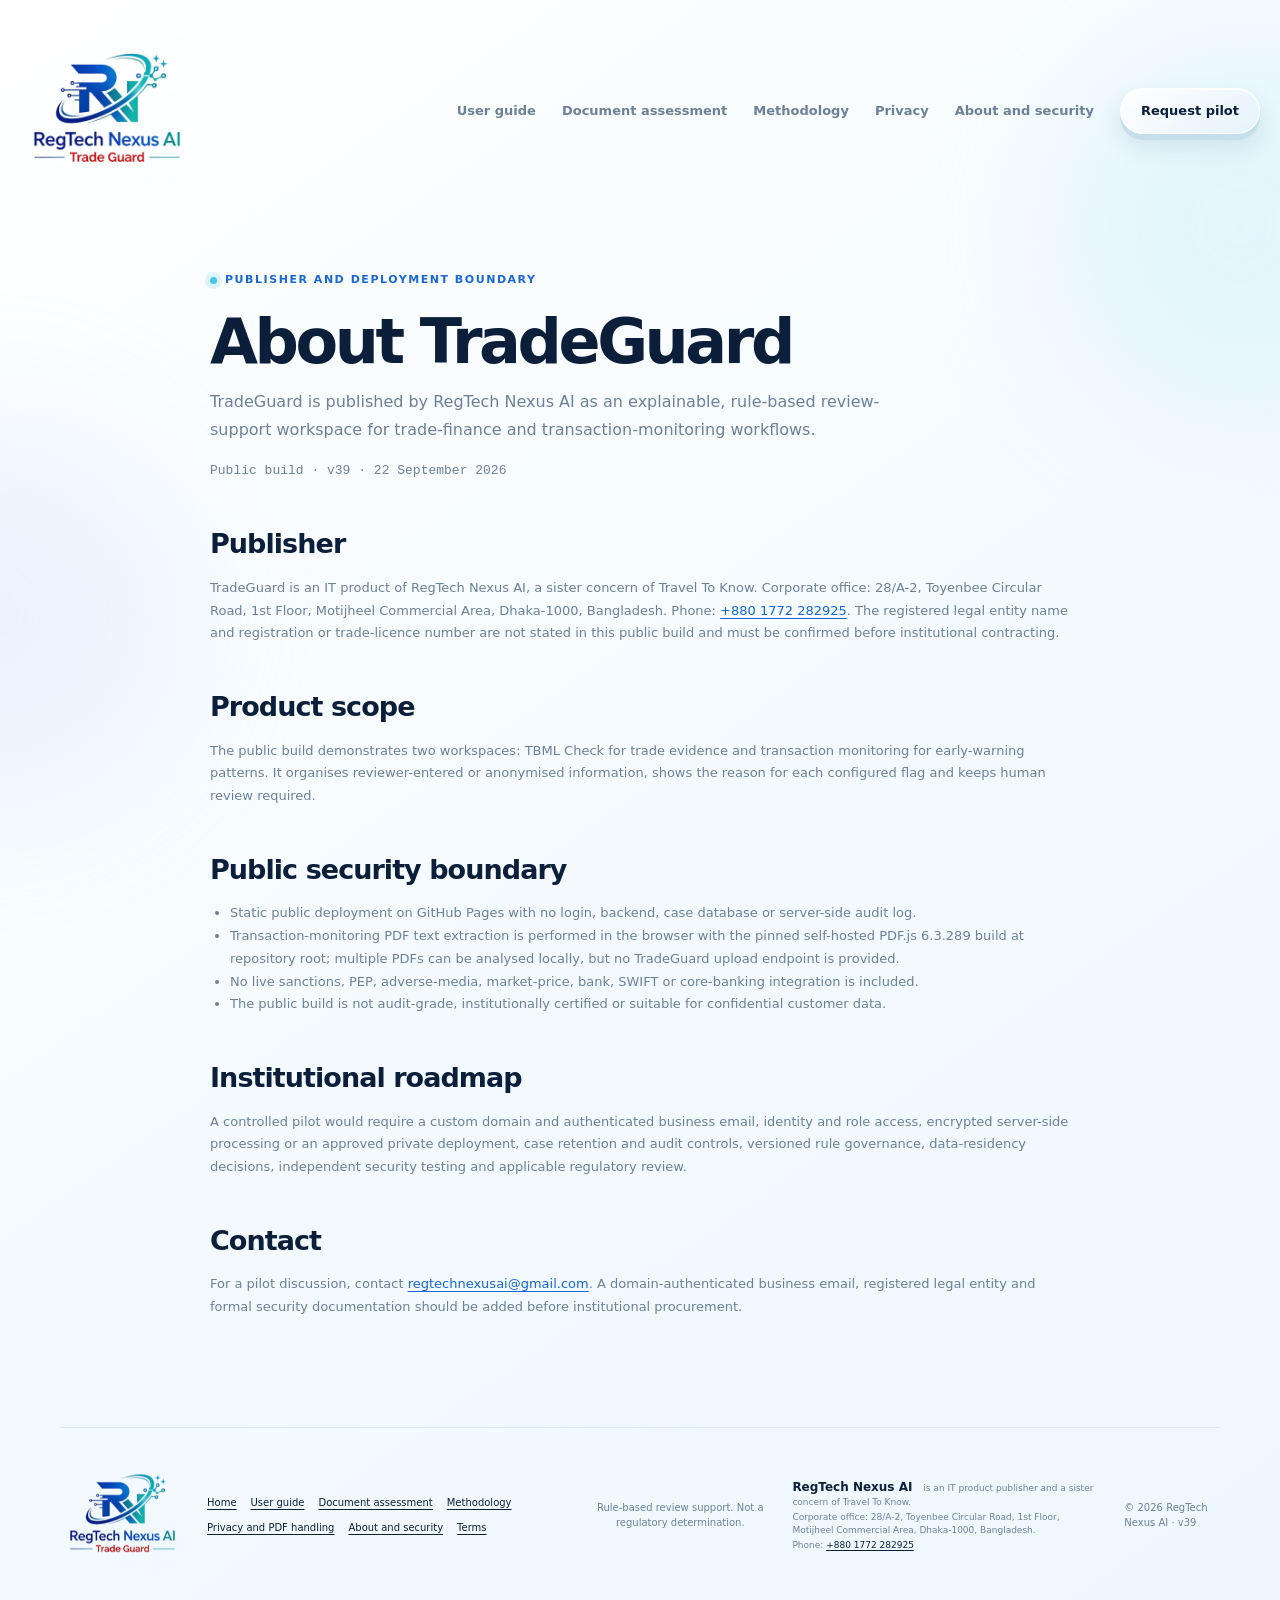
==== about.html @ 2831706a "Bump site assets to v39 after report and workspace fixes" ====
<!doctype html>
<html lang="en">
  <head>
    <meta charset="UTF-8" />
    <meta name="viewport" content="width=device-width, initial-scale=1.0" />
    <meta name="description" content="TradeGuard publisher, product scope and public security boundary." />
    <link rel="canonical" href="https://regtechnexusai.github.io/tradeguard/about.html" />
    <link rel="icon" type="image/png" href="./regtech-nexus-ai-logo.png" />
    <meta property="og:title" content="About and Security Boundary | TradeGuard" />
    <meta property="og:description" content="TradeGuard publisher, product scope and public security boundary." />
    <meta property="og:type" content="website" />
    <meta property="og:url" content="https://regtechnexusai.github.io/tradeguard/about.html" />
    <meta property="og:image" content="https://regtechnexusai.github.io/tradeguard/regtech-nexus-ai-logo.png" />
    <meta property="og:image:alt" content="RegTech Nexus AI — TradeGuard" />
    <meta name="twitter:card" content="summary" />
    <meta name="twitter:title" content="About and Security Boundary | TradeGuard" />
    <meta name="twitter:description" content="TradeGuard publisher, product scope and public security boundary." />
    <meta name="twitter:image" content="https://regtechnexusai.github.io/tradeguard/regtech-nexus-ai-logo.png" />
    <meta http-equiv="Content-Security-Policy" content="default-src 'self'; base-uri 'self'; object-src 'none'; frame-ancestors 'none'; img-src 'self' data:; style-src 'self' https://fonts.googleapis.com; font-src https://fonts.gstatic.com; script-src 'self'; connect-src 'self'; worker-src 'self' blob:; form-action 'self' mailto:;" />
    <title>About and Security Boundary | TradeGuard</title>
    <link rel="stylesheet" href="./style.css?v=39" />
  </head>
  <body>
    <div class="ambient ambient-one" aria-hidden="true"></div>
    <div class="ambient ambient-two" aria-hidden="true"></div>

    <header class="site-header">
      <a class="brand brand-image" href="./index.html#top" aria-label="TradeGuard home">
        <img class="brand-logo" src="./regtech-nexus-ai-logo.png" alt="RegTech Nexus AI — TradeGuard" />
      </a>
      <nav class="nav-links" aria-label="Page navigation">
        <a href="./guide.html">User guide</a>
        <a href="./document-assessment.html">Document assessment</a>
        <a href="./methodology.html">Methodology</a>
        <a href="./privacy.html">Privacy</a>
        <a href="./about.html">About and security</a>
        <a class="nav-cta" href="./index.html#pilot">Request pilot</a>
      </nav>
    </header>

    <main class="section-shell info-page">
      <div class="eyebrow"><span class="pulse-dot"></span> Publisher and deployment boundary</div>
      <h1>About TradeGuard</h1>
      <p class="info-lead">TradeGuard is published by RegTech Nexus AI as an explainable, rule-based review-support workspace for trade-finance and transaction-monitoring workflows.</p>
      <p class="info-meta" data-build-version data-build-label="Public build">Public build</p>

      <h2>Publisher</h2>
      <p>TradeGuard is an IT product of RegTech Nexus AI, a sister concern of Travel To Know. Corporate office: 28/A-2, Toyenbee Circular Road, 1st Floor, Motijheel Commercial Area, Dhaka-1000, Bangladesh. Phone: <a href="tel:+8801772282925">+880 1772 282925</a>. The registered legal entity name and registration or trade-licence number are not stated in this public build and must be confirmed before institutional contracting.</p>

      <h2>Product scope</h2>
      <p>The public build demonstrates two workspaces: TBML Check for trade evidence and transaction monitoring for early-warning patterns. It organises reviewer-entered or anonymised information, shows the reason for each configured flag and keeps human review required.</p>

      <h2>Public security boundary</h2>
      <ul>
        <li>Static public deployment on GitHub Pages with no login, backend, case database or server-side audit log.</li>
        <li>Transaction-monitoring PDF text extraction is performed in the browser with the pinned self-hosted PDF.js 6.3.289 build at repository root; multiple PDFs can be analysed locally, but no TradeGuard upload endpoint is provided.</li>
        <li>No live sanctions, PEP, adverse-media, market-price, bank, SWIFT or core-banking integration is included.</li>
        <li>The public build is not audit-grade, institutionally certified or suitable for confidential customer data.</li>
      </ul>

      <h2>Institutional roadmap</h2>
      <p>A controlled pilot would require a custom domain and authenticated business email, identity and role access, encrypted server-side processing or an approved private deployment, case retention and audit controls, versioned rule governance, data-residency decisions, independent security testing and applicable regulatory review.</p>

      <h2>Contact</h2>
      <p>For a pilot discussion, contact <a href="mailto:regtechnexusai@gmail.com">regtechnexusai@gmail.com</a>. A domain-authenticated business email, registered legal entity and formal security documentation should be added before institutional procurement.</p>
    </main>

    <footer class="site-footer section-shell">
      <div class="footer-brand"><img class="footer-logo" src="./regtech-nexus-ai-logo.png" alt="RegTech Nexus AI — TradeGuard" /></div>
      <nav class="footer-links" aria-label="Legal and product information">
        <a href="./index.html">Home</a>
        <a href="./guide.html">User guide</a>
        <a href="./document-assessment.html">Document assessment</a>
        <a href="./methodology.html">Methodology</a>
        <a href="./privacy.html">Privacy and PDF handling</a>
        <a href="./about.html">About and security</a>
        <a href="./terms.html">Terms</a>
      </nav>
      <p>Rule-based review support. Not a regulatory determination.</p>
      <div class="footer-company-details">
        <p><strong>RegTech Nexus AI</strong> is an IT product publisher and a sister concern of Travel To Know.</p>
        <p>Corporate office: 28/A-2, Toyenbee Circular Road, 1st Floor, Motijheel Commercial Area, Dhaka-1000, Bangladesh.</p>
        <p>Phone: <a href="tel:+8801772282925">+880 1772 282925</a></p>
      </div>
      <span data-build-version data-build-format="footer">© 2026 RegTech Nexus AI · v39</span>
    </footer>
    <script type="module" src="./site-version.js?v=39"></script>
  </body>
</html>
---- style.css ----
:root {
  --navy: #0b1f3a;
  --navy-soft: #183457;
  --blue: #1967d2;
  --cyan: #49c6e5;
  --ice: #eef8ff;
  --ice-2: #f7fbff;
  --line: #d9e7f2;
  --text: #18304d;
  --muted: #6c8197;
  --white: #ffffff;
  --green: #14866b;
  --amber: #b56a0c;
  --red: #c33f48;
  --shadow: 0 24px 70px rgba(23, 60, 104, 0.12);
  --radius: 22px;
}

* { box-sizing: border-box; }

html { scroll-behavior: smooth; }

body {
  margin: 0;
  min-width: 320px;
  color: var(--text);
  background: linear-gradient(145deg, #ffffff 0%, #f3faff 55%, #eef7ff 100%);
  font-family: Inter, ui-sans-serif, system-ui, -apple-system, BlinkMacSystemFont, "Segoe UI", sans-serif;
  line-height: 1.5;
}

body::selection { background: #bfe9f6; color: var(--navy); }

a { color: inherit; text-decoration: none; }
button, input, select { font: inherit; }
button { cursor: pointer; }

.ambient {
  position: fixed;
  z-index: -1;
  width: 360px;
  height: 360px;
  border-radius: 50%;
  filter: blur(70px);
  opacity: .42;
  pointer-events: none;
}

.ambient-one { top: 5%; right: -140px; background: #c5eff7; }
.ambient-two { top: 48%; left: -190px; background: #d9e4ff; }

.section-shell { width: min(1160px, calc(100% - 40px)); margin: 0 auto; }
.international-banner { display: flex; align-items: center; gap: 16px; margin-top: 18px; padding: 12px 16px; border: 1px solid #cfe4ef; border-radius: 12px; color: var(--navy); background: linear-gradient(100deg, rgba(255,255,255,.92), rgba(232,248,253,.78)); box-shadow: 0 8px 22px rgba(31,75,114,.07); }
.international-banner-label { flex: 0 0 auto; color: #176aa7; font-size: 9px; font-weight: 850; letter-spacing: .14em; }
.international-banner p { margin: 0; color: var(--muted); font-size: 11px; line-height: 1.55; }

.site-header {
  display: flex;
  align-items: center;
  justify-content: space-between;
  width: min(1240px, calc(100% - 40px));
  margin: 0 auto;
  padding: 24px 0;
}

.site-header-home { padding-top: 22px; padding-bottom: 12px; }
.site-header-home .nav-links { gap: 0; }

.brand { display: inline-flex; align-items: center; gap: 11px; }
.brand-image { min-width: 0; }
.brand-logo { display: block; width: 174px; max-width: 48vw; height: auto; object-fit: contain; background: transparent; mix-blend-mode: multiply; }
.brand-mark {
  display: grid;
  width: 38px;
  height: 38px;
  place-items: center;
  border: 1px solid rgba(25, 103, 210, .24);
  border-radius: 12px;
  color: #fff;
  background: linear-gradient(145deg, var(--navy), var(--blue));
  box-shadow: 0 10px 22px rgba(25, 103, 210, .2);
  font-size: 11px;
  font-weight: 800;
  letter-spacing: .08em;
}

.brand strong, .brand small { display: block; }
.brand strong { color: var(--navy); font-size: 13px; letter-spacing: .01em; }
.brand small { margin-top: 2px; color: var(--muted); font-size: 10px; }
.nav-links { display: flex; align-items: center; gap: 26px; color: var(--muted); font-size: 13px; font-weight: 650; }
.nav-links a { transition: color .2s ease; }
.nav-links a:hover { color: var(--blue); }
.nav-cta { display: inline-flex; align-items: center; min-height: 46px; padding: 0 20px; border: 1px solid rgba(255,255,255,.95); border-radius: 999px; color: var(--navy) !important; background: linear-gradient(145deg, #ffffff, #e5f2fb); box-shadow: inset 0 1px 0 rgba(255,255,255,.95), 0 6px 0 #c6ddea, 0 12px 24px rgba(31,75,114,.12); transition: transform .18s ease, box-shadow .18s ease; }
.nav-cta:hover { transform: translateY(-2px); box-shadow: inset 0 1px 0 rgba(255,255,255,.95), 0 8px 0 #c6ddea, 0 16px 28px rgba(31,75,114,.16); }

.hero { display: grid; grid-template-columns: 1fr .88fr; gap: 70px; align-items: center; min-height: 610px; padding: 54px 0 58px; }
.home-hero { padding-top: 42px; }
.eyebrow { display: inline-flex; align-items: center; gap: 8px; color: var(--blue); font-size: 11px; font-weight: 800; letter-spacing: .14em; text-transform: uppercase; }
.pulse-dot { width: 7px; height: 7px; border-radius: 50%; background: var(--cyan); box-shadow: 0 0 0 5px rgba(73,198,229,.16); }
h1, h2, h3, p { margin-top: 0; }
h1 { max-width: 650px; margin: 20px 0 20px; color: var(--navy); font-size: clamp(39px, 5.3vw, 70px); font-weight: 780; letter-spacing: -.055em; line-height: 1.01; }
.hero-lead { max-width: 560px; color: var(--muted); font-size: 17px; line-height: 1.75; }
.international-note { max-width: 600px; margin: 22px 0 0; padding: 13px 14px; border-left: 4px solid var(--cyan); color: var(--muted); background: rgba(255,255,255,.56); font-size: 11px; line-height: 1.6; }
.international-note strong { color: var(--navy); }
.hero-actions { display: flex; flex-wrap: wrap; gap: 12px; margin-top: 30px; }
.workspace-entry-actions { display: grid; grid-template-columns: repeat(2, minmax(0, 1fr)); }
.workspace-entry-actions { gap: 14px; margin-top: 25px; }
.workspace-entry-actions .button { min-width: 0; min-height: 64px; padding-right: 16px; padding-left: 16px; border-radius: 18px; }
.button { position: relative; display: inline-flex; align-items: center; justify-content: center; gap: 14px; min-height: 48px; padding: 0 18px; overflow: hidden; border: 1px solid rgba(255,255,255,.34); border-radius: 12px; font-size: 13px; font-weight: 750; transform: translateY(0); box-shadow: inset 0 1px 0 rgba(255,255,255,.32), 0 6px 0 rgba(9,37,72,.36), 0 15px 28px rgba(11,31,58,.16); transition: transform .18s ease, box-shadow .18s ease, filter .18s ease; }
.button::before { position: absolute; top: 0; right: 8%; left: 8%; height: 42%; border-radius: 0 0 50% 50%; background: linear-gradient(180deg, rgba(255,255,255,.28), rgba(255,255,255,0)); content: ""; pointer-events: none; }
.button > * { position: relative; z-index: 1; }
.button-icon { display: inline-grid; width: 27px; height: 27px; place-items: center; border: 1px solid currentColor; border-radius: 50%; font-size: 15px; line-height: 1; }
.button:hover { transform: translateY(-3px); filter: saturate(1.08); box-shadow: inset 0 1px 0 rgba(255,255,255,.38), 0 9px 0 rgba(9,37,72,.36), 0 21px 34px rgba(11,31,58,.22); }
.button:active { transform: translateY(3px); box-shadow: inset 0 1px 0 rgba(255,255,255,.24), 0 2px 0 rgba(9,37,72,.36), 0 8px 16px rgba(11,31,58,.15); }
.button-primary { color: #fff; background: linear-gradient(145deg, #1c66aa 0%, var(--navy) 52%, #092b57 100%); }
.button-quiet { border-color: #d4e6f1; color: var(--navy); background: linear-gradient(145deg, #ffffff, #eaf5fb); box-shadow: inset 0 1px 0 rgba(255,255,255,.98), 0 6px 0 #c6ddea, 0 15px 28px rgba(31,75,114,.12); }
.button-light { border-color: rgba(255,255,255,.9); color: var(--navy); background: linear-gradient(145deg, #ffffff, #d9f3fa); box-shadow: inset 0 1px 0 rgba(255,255,255,.98), 0 6px 0 #9ac7dc, 0 15px 28px rgba(3,28,62,.16); }
.button-full { width: 100%; }
.hero-proof { display: flex; flex-wrap: wrap; gap: 18px; margin-top: 29px; color: var(--muted); font-size: 11px; font-weight: 700; }
.hero-proof span::before { content: "✓"; margin-right: 5px; color: var(--green); }

.hero-visual { position: relative; min-height: 470px; display: grid; place-items: center; }
.visual-orbit { position: absolute; border: 1px solid rgba(25,103,210,.13); border-radius: 50%; transform: rotate(-19deg); }
.orbit-large { width: 420px; height: 260px; }
.orbit-small { width: 310px; height: 180px; transform: rotate(31deg); border-color: rgba(73,198,229,.21); }
.visual-card { position: relative; border: 1px solid rgba(255,255,255,.76); border-radius: 20px; background: rgba(255,255,255,.82); box-shadow: var(--shadow); backdrop-filter: blur(18px); }
.visual-card-main { width: min(330px, 84%); padding: 25px; z-index: 2; }
.visual-card-top, .visual-meta { display: flex; align-items: center; justify-content: space-between; gap: 12px; }
.mini-label, .panel-kicker { color: var(--muted); font-size: 9px; font-weight: 800; letter-spacing: .15em; }
.status-pill { display: inline-flex; align-items: center; justify-content: center; min-width: 68px; padding: 6px 10px; border-radius: 999px; font-size: 10px; font-weight: 850; letter-spacing: .1em; }
.status-low { color: var(--green); background: #dff7ef; }
.status-medium { color: var(--amber); background: #fff0d7; }
.status-high { color: #a35300; background: #ffe4bf; }
.status-critical { color: var(--red); background: #ffe0e3; }
.status-pending-evidence { color: var(--case-red, #8c1f28); background: #f9e4e4; }
.status-provisional { border-style: dashed; }
.status-not-ready { color: #8f3940; background: #ffe8ea; }
.visual-score { margin-top: 22px; color: var(--navy); font-size: 56px; font-weight: 800; letter-spacing: -.08em; line-height: 1; }
.visual-score span { margin-left: 4px; color: var(--muted); font-size: 15px; font-weight: 650; letter-spacing: 0; }
.visual-card-main p { margin: 8px 0 18px; color: var(--muted); font-size: 12px; }
.signal-line { overflow: hidden; height: 8px; margin-bottom: 20px; border-radius: 9px; background: #e7f0f7; }
.signal-line span { display: block; height: 100%; border-radius: inherit; background: linear-gradient(90deg, #49c6e5, #e4a13d); }
.visual-meta { padding: 8px 0; border-top: 1px solid #e5edf4; color: var(--muted); font-size: 11px; }
.visual-meta strong { color: var(--navy); }
.visual-card-float { position: absolute; right: 4%; bottom: 48px; z-index: 3; width: 190px; padding: 16px; }
.visual-card-float strong { display: block; margin: 8px 0; color: var(--navy); font-size: 13px; }
.float-check { color: var(--green); font-size: 10px; font-weight: 700; }

.trust-strip { display: grid; grid-template-columns: repeat(3, 1fr); gap: 1px; overflow: hidden; border: 1px solid var(--line); border-radius: 18px; background: var(--line); box-shadow: 0 15px 40px rgba(31,75,114,.06); }
.trust-strip > div { display: grid; grid-template-columns: auto 1fr; column-gap: 12px; padding: 19px 22px; background: rgba(255,255,255,.74); }
.trust-icon { grid-row: span 2; display: grid; width: 29px; height: 29px; place-items: center; border-radius: 9px; color: var(--blue); background: #e9f5ff; font-size: 9px; font-weight: 850; }
.trust-strip strong { color: var(--navy); font-size: 12px; }
.trust-strip small { color: var(--muted); font-size: 10px; }

.section-block { padding: 112px 0 0; }
.section-heading { display: flex; align-items: end; justify-content: space-between; gap: 30px; margin-bottom: 30px; }
.section-heading h2 { margin: 10px 0 0; color: var(--navy); font-size: clamp(28px, 4vw, 43px); letter-spacing: -.045em; line-height: 1.1; }
.section-heading > p { max-width: 360px; margin-bottom: 3px; color: var(--muted); font-size: 13px; line-height: 1.7; }
.compact-heading { align-items: start; }

.workspace-grid { display: grid; grid-template-columns: minmax(0, 1.08fr) minmax(0, .92fr); gap: 20px; align-items: start; }
.panel { border: 1px solid var(--line); border-radius: var(--radius); background: rgba(255,255,255,.86); box-shadow: 0 16px 50px rgba(30,73,111,.08); }
.form-panel, .report-panel { padding: 26px; }
.panel-heading { display: flex; align-items: start; justify-content: space-between; gap: 20px; margin-bottom: 24px; }
.panel-heading h3 { margin: 6px 0 0; color: var(--navy); font-size: 19px; letter-spacing: -.02em; }
.form-intro { max-width: 430px; margin: 7px 0 0; color: var(--muted); font-size: 10px; line-height: 1.5; }
.panel-actions { display: flex; flex-wrap: wrap; justify-content: flex-end; gap: 13px; }
.text-button { display: inline-flex; align-items: center; justify-content: center; min-height: 32px; padding: 7px 11px; border: 1px solid #c9dfec; border-radius: 9px; color: var(--blue); background: linear-gradient(145deg, #ffffff, #eaf6fb); box-shadow: inset 0 1px 0 rgba(255,255,255,.95), 0 3px 0 #c6ddea, 0 7px 14px rgba(31,75,114,.09); font-size: 11px; font-weight: 750; transition: transform .18s ease, box-shadow .18s ease; }
.text-button:hover { transform: translateY(-2px); box-shadow: inset 0 1px 0 rgba(255,255,255,.95), 0 5px 0 #c6ddea, 0 10px 17px rgba(31,75,114,.13); }
.text-button:active { transform: translateY(2px); box-shadow: inset 0 1px 0 rgba(255,255,255,.95), 0 1px 0 #c6ddea, 0 4px 10px rgba(31,75,114,.09); }
.text-button:disabled { cursor: not-allowed; opacity: .42; }
.form-grid { display: grid; grid-template-columns: repeat(2, 1fr); gap: 15px; }
.field { display: grid; gap: 7px; }
.field-wide { grid-column: 1 / -1; }
.field em { color: var(--muted); font-size: 9px; font-style: normal; font-weight: 600; }
.field > span { color: var(--muted); font-size: 11px; font-weight: 700; }
.field input, .field select, .pilot-form input, .pilot-form select { width: 100%; height: 43px; padding: 0 12px; border: 1px solid #d6e4ef; border-radius: 10px; outline: 0; color: var(--navy); background: #fbfdff; font-size: 12px; transition: border-color .2s ease, box-shadow .2s ease; }
.field textarea { width: 100%; min-height: 72px; padding: 11px 12px; border: 1px solid #d6e4ef; border-radius: 10px; outline: 0; resize: vertical; color: var(--navy); background: #fbfdff; font-size: 12px; line-height: 1.45; transition: border-color .2s ease, box-shadow .2s ease; }
.field input:focus, .field select:focus, .pilot-form input:focus, .pilot-form select:focus { border-color: #6ebce2; box-shadow: 0 0 0 4px rgba(73,198,229,.12); }
.field textarea:focus { border-color: #6ebce2; box-shadow: 0 0 0 4px rgba(73,198,229,.12); }
.derived-field input[readonly] { color: var(--navy); background: #eef8ff; }
.unit-profile-note { color: var(--muted); font-size: 9px; line-height: 1.45; }
.field.has-error > input, .field.has-error > select, .field.has-error > textarea, .field.has-error .input-invalid { border-color: var(--red) !important; box-shadow: 0 0 0 3px rgba(195,63,72,.12) !important; }
.field-error { color: var(--red); font-size: 10px; font-weight: 750; line-height: 1.35; }
.optional-section { overflow: hidden; border: 1px solid #dfeaf3; border-radius: 13px; background: #fbfdff; }
.optional-section summary { padding: 13px 14px; color: var(--navy); cursor: pointer; font-size: 11px; font-weight: 800; list-style-position: inside; }
.optional-section summary::marker { color: var(--blue); }
.optional-grid { display: grid; grid-template-columns: repeat(2, minmax(0, 1fr)); gap: 13px; padding: 0 14px 15px; }
.optional-note { margin: 0; padding: 0 14px 12px; color: var(--muted); font-size: 10px; line-height: 1.45; }
.tbml-indicator-grid { display: grid; grid-template-columns: repeat(2, minmax(0, 1fr)); gap: 9px; padding: 0 14px 14px; }
.tbml-metadata-grid { padding-top: 13px; border-top: 1px solid #e7eef5; }
.check-section-note { padding: 0; }
.check-section { margin: 22px 0; padding-top: 20px; border-top: 1px solid #e7eef5; }
.check-section-title { margin-bottom: 12px; color: var(--navy); font-size: 11px; font-weight: 800; }
.check-grid { display: grid; grid-template-columns: repeat(2, 1fr); gap: 9px; }
.check-card { display: flex; align-items: start; gap: 9px; min-height: 61px; padding: 11px; border: 1px solid #e1edf5; border-radius: 12px; background: #fbfdff; cursor: pointer; }
.check-card:hover { border-color: #a7d3e8; background: #f7fcff; }
.check-card input { margin-top: 3px; accent-color: var(--blue); }
.check-card strong, .check-card small { display: block; }
.check-card strong { color: var(--navy); font-size: 11px; }
.check-card small { margin-top: 2px; color: var(--muted); font-size: 9px; line-height: 1.35; }
.form-message { min-height: 20px; margin: 5px 0 10px; color: var(--red); font-size: 11px; }

.report-panel { min-height: 570px; }
.empty-report { display: grid; min-height: 438px; place-items: center; align-content: center; padding: 30px; text-align: center; }
.empty-icon { display: grid; width: 55px; height: 55px; place-items: center; margin-bottom: 16px; border-radius: 18px; color: var(--blue); background: #e9f5ff; font-size: 25px; }
.empty-report h3 { margin-bottom: 8px; color: var(--navy); font-size: 17px; }
.empty-report p { max-width: 240px; margin: 0; color: var(--muted); font-size: 12px; }
.report-overview { display: flex; align-items: center; justify-content: space-between; gap: 20px; padding: 18px; border-radius: 16px; background: linear-gradient(135deg, #f0f9ff, #f9fcff); }
.report-score { margin: 9px 0 8px; color: var(--navy); font-size: 52px; font-weight: 800; letter-spacing: -.08em; line-height: .95; }
.report-score small { margin-left: 3px; color: var(--muted); font-size: 13px; letter-spacing: 0; }
.report-score.score-withheld { color: var(--red); font-size: 44px; letter-spacing: -.04em; }
.report-score.score-withheld small { color: var(--red); font-size: 10px; font-weight: 800; letter-spacing: .04em; text-transform: uppercase; }
.report-score.score-indicative { color: var(--amber); }
.report-score.score-indicative small { color: var(--amber); font-size: 10px; font-weight: 800; letter-spacing: .04em; text-transform: uppercase; }
.report-score.score-no-signal { color: var(--muted); font-size: 44px; letter-spacing: -.04em; }
.report-score.score-no-signal small { color: var(--muted); font-size: 10px; font-weight: 800; letter-spacing: .04em; text-transform: uppercase; }
.status-no-signal { color: var(--blue); background: #e9f5ff; }
.report-gauge { overflow: hidden; width: 125px; height: 125px; border: 9px solid #dcecf6; border-radius: 50%; background: conic-gradient(var(--blue) 0deg, #dcecf6 0deg); transform: rotate(-45deg); }
.report-gauge span { display: block; width: 100%; height: 100%; border-radius: 50%; background: #f9fcff; }
.report-summary { margin: 20px 0; color: var(--muted); font-size: 12px; line-height: 1.7; }
.report-meta-grid { display: grid; grid-template-columns: repeat(3, minmax(0, 1fr)); gap: 8px; margin: 14px 0; }
.report-meta-item { min-width: 0; padding: 10px; border: 1px solid #dceaf3; border-radius: 11px; background: #f8fcff; }
.report-meta-item span, .report-detail-grid span { display: block; color: var(--muted); font-size: 8px; font-weight: 850; letter-spacing: .1em; text-transform: uppercase; }
.report-meta-item strong { display: block; margin-top: 4px; overflow-wrap: anywhere; color: var(--navy); font-size: 10px; line-height: 1.35; }
.report-detail-card { margin: 14px 0; padding: 14px; border: 1px solid #dceaf3; border-radius: 13px; background: #fbfdff; }
.report-detail-heading { margin-bottom: 10px; color: var(--navy); font-size: 11px; font-weight: 800; }
.report-detail-grid { display: grid; grid-template-columns: repeat(2, minmax(0, 1fr)); gap: 9px 14px; }
.report-detail-grid > div { min-width: 0; }
.report-detail-grid strong { display: block; margin-top: 3px; overflow-wrap: anywhere; color: var(--text); font-size: 10px; font-weight: 650; line-height: 1.45; }
.hypothesis-box { margin: 14px 0; padding: 14px; border: 1px solid #e8dcb9; border-radius: 13px; background: #fffaf0; }
.hypothesis-box p { margin: 7px 0 0; color: #695b3a; font-size: 10px; line-height: 1.55; }
.score-basis-note { margin: 14px 0; padding: 11px 13px; border-left: 3px solid var(--blue); color: var(--muted); background: #f5fbff; font-size: 10px; line-height: 1.5; }
.score-basis-note strong { color: var(--navy); }
.decision-readiness { display: flex; align-items: center; justify-content: space-between; gap: 16px; margin: 16px 0 18px; padding: 13px 14px; border: 1px solid #ccefe5; border-radius: 13px; background: #f7fffc; }
.decision-readiness.is-blocked { border-color: #f0c6ca; background: #fff8f8; }
.decision-readiness.is-neutral { border-color: #cfe3f2; background: #f5fbff; }
.decision-readiness strong { color: var(--green); font-size: 11px; }
.decision-readiness.is-blocked strong { color: var(--red); }
.decision-readiness.is-neutral strong { color: var(--blue); }
.decision-readiness p { margin: 4px 0 0; color: var(--muted); font-size: 10px; line-height: 1.45; }
.raw-score { flex: 0 0 auto; text-align: right; }
.raw-score span { display: block; color: var(--muted); font-size: 8px; font-weight: 850; letter-spacing: .1em; }
.raw-score strong { display: block; margin-top: 4px; color: var(--navy); font-size: 18px; }
.data-completeness-card { margin: 18px 0; padding: 14px; border: 1px solid #dceaf3; border-radius: 13px; background: #f8fcff; }
.completeness-header { display: flex; align-items: center; justify-content: space-between; gap: 12px; color: var(--muted); font-size: 9px; font-weight: 850; letter-spacing: .12em; }
.completeness-header strong { color: var(--blue); font-size: 15px; letter-spacing: 0; }
.completeness-bar { overflow: hidden; height: 7px; margin-top: 9px; border-radius: 9px; background: #e3eef5; }
.completeness-bar span { display: block; width: 0; height: 100%; border-radius: inherit; background: linear-gradient(90deg, #49c6e5, #1967d2); transition: width .3s ease; }
.data-completeness-card p { margin: 8px 0 0; color: var(--muted); font-size: 10px; line-height: 1.5; }
.data-integrity-card { margin: 18px 0; padding: 14px; border: 1px solid #ccefe5; border-radius: 13px; background: #f7fffc; }
.data-integrity-card.is-blocked { border-color: #f0c6ca; background: #fff8f8; }
.integrity-header { display: flex; align-items: center; justify-content: space-between; gap: 12px; color: var(--muted); font-size: 9px; font-weight: 850; letter-spacing: .12em; }
.integrity-header strong { color: var(--green); font-size: 11px; letter-spacing: 0; text-align: right; }
.integrity-header strong.integrity-blocked { color: var(--red); }
.data-integrity-card p { margin: 8px 0 0; color: var(--muted); font-size: 10px; line-height: 1.5; }
.integrity-list { display: grid; gap: 4px; margin: 8px 0 0; padding-left: 16px; color: var(--muted); font-size: 10px; line-height: 1.45; }
.data-integrity-card.is-blocked .integrity-list { color: #8f3940; }
.review-context { margin: 14px 0; color: var(--muted); font-size: 10px; line-height: 1.6; }
.review-context strong { color: var(--navy); }
.report-subheading { display: flex; align-items: center; justify-content: space-between; margin: 18px 0 10px; color: var(--navy); font-size: 11px; font-weight: 800; }
.report-subheading span:last-child { color: var(--muted); font-size: 10px; font-weight: 650; }
.flag-list { display: grid; gap: 9px; }
.flag-item { display: grid; grid-template-columns: 9px 1fr auto; gap: 10px; align-items: start; padding: 11px 12px; border: 1px solid #e4edf4; border-radius: 11px; background: #fcfeff; }
.flag-marker { width: 8px; height: 8px; margin-top: 5px; border-radius: 50%; background: #e0a140; box-shadow: 0 0 0 4px rgba(224,161,64,.13); }
.flag-item strong { display: block; color: var(--navy); font-size: 11px; }
.flag-item p { margin: 3px 0 0; color: var(--muted); font-size: 10px; line-height: 1.45; }
.flag-points { color: var(--red); font-size: 11px; font-weight: 850; }
.recommendation-box { display: flex; gap: 11px; margin-top: 19px; padding: 14px; border: 1px solid #ccefe5; border-radius: 13px; background: #f0fcf8; }
.recommendation-icon { display: grid; flex: 0 0 23px; height: 23px; place-items: center; border-radius: 7px; color: var(--green); background: #d8f4eb; font-size: 11px; font-weight: 800; }
.recommendation-box strong { color: #126c57; font-size: 11px; }
.recommendation-box p { margin: 4px 0 0; color: #4d766c; font-size: 10px; line-height: 1.45; }
.report-action-list { display: grid; gap: 6px; margin: 7px 0 0; padding-left: 17px; color: #4d766c; font-size: 10px; line-height: 1.45; }
.report-footer-note { margin-top: 16px; color: var(--muted); font-size: 9px; font-style: italic; line-height: 1.5; }

/* Report export update v30: branded, print-ready review output. */
.report-content { padding: 20px; border: 1px solid #d7e2ef; border-radius: 18px; background: #fff; box-shadow: 0 14px 30px rgba(11, 31, 58, .06); }
.tradeguard-print-snapshot { display: none; }
.report-brand-header { display: flex; align-items: center; justify-content: space-between; gap: 18px; padding: 0 0 16px; margin-bottom: 18px; border-bottom: 1px solid #d7e2ef; }
.report-brand-left { display: flex; align-items: center; gap: 12px; min-width: 0; }
.report-brand-left img { width: 54px; height: 54px; object-fit: contain; border-radius: 10px; background: #fff; mix-blend-mode: multiply; }
.report-brand-left strong { display: block; color: #0b1630; font-size: 15px; letter-spacing: -.02em; }
.report-brand-left span, .report-brand-right span { display: block; color: #607089; font-size: 9px; line-height: 1.45; }
.report-brand-right { display: grid; gap: 2px; text-align: right; }
.report-brand-right strong { color: #0b1630; font-size: 9px; letter-spacing: .1em; }
.report-brand-right span { font-size: 8px; }
.report-panel .panel-actions { flex-wrap: wrap; }
.report-panel .text-button { border-color: #cbdce6; color: #0b1630; background: #fff; }
.report-panel .text-button:hover:not(:disabled) { border-color: #2563eb; color: #2563eb; background: #f4f8ff; }
.report-panel .export-note { flex-basis: 100%; margin: 7px 0 0; color: #607089; font-size: 9px; line-height: 1.4; }
.report-footer-note { padding: 12px 13px; border: 1px solid #d7e2ef; border-radius: 11px; color: #607089; background: #f5f8fc; font-style: normal; }

@media (max-width: 700px) {
  .report-brand-header { align-items: flex-start; flex-direction: column; }
  .report-brand-right { text-align: left; }
}

@media print {
  @page { size: letter; margin: .35in; }
  *, *::before, *::after { -webkit-print-color-adjust: exact !important; print-color-adjust: exact !important; }
  body.print-report-mode { min-width: 0; color: #17233a; background: #fff; }
  body.print-report-mode > :not(main),
  body.print-report-mode main > :not(#risk-check) { display: none !important; }
  body.print-report-mode main { display: block !important; min-height: 0; padding: 0 !important; margin: 0 !important; }
  body.print-report-mode #risk-check { display: block !important; min-height: 0; padding: 0 !important; margin: 0 !important; }
  body.print-report-mode #risk-check > :not(.report-panel) { display: none !important; }
  body.print-report-mode #risk-check > .report-panel:not(.tradeguard-print-snapshot) { display: none !important; }
  body.print-report-mode #risk-check > .tradeguard-print-snapshot { display: block !important; }
  body.print-report-mode .report-panel { display: block !important; max-width: none; padding: 0 !important; margin: 0 !important; border: 0 !important; box-shadow: none !important; background: #fff !important; }
  body.print-report-mode .report-panel > .panel-heading,
  body.print-report-mode .report-panel > .empty-report { display: none !important; }
  body.print-report-mode #emptyReport { display: none !important; }
  body.print-report-mode #reportContent,
  body.print-report-mode #reportContent[hidden],
  body.print-report-mode .tradeguard-print-snapshot .report-content { display: block !important; visibility: visible !important; padding: 0 !important; border: 0 !important; box-shadow: none !important; }
  body.print-report-mode .report-brand-header { margin-bottom: 14px; }
  body.print-report-mode .flag-item,
  body.print-report-mode .data-completeness-card,
  body.print-report-mode .data-integrity-card,
  body.print-report-mode .recommendation-box { break-inside: avoid; }
  body.print-report-mode .report-footer-note { margin-top: 14px; }
}

/* Transaction-monitoring report update v31: align the legacy case-file report with the TBML report. */
.case-file-report { color: #17233a; background: rgba(255,255,255,.86); }
.case-file-report > .panel-heading { padding-bottom: 16px; border-bottom: 0; }
.case-file-report > .panel-heading h3 { color: #0b1630; font-family: "IBM Plex Sans", system-ui, sans-serif; font-size: clamp(22px, 3vw, 30px); letter-spacing: -.04em; }
.case-file-report .panel-kicker, .case-file-report .mini-label { color: #607089; letter-spacing: .1em; text-transform: uppercase; }
.case-file-report .text-button { border-color: #cbdce6; border-radius: 10px; color: #0b1630; background: #fff; box-shadow: 0 4px 0 #d4e3eb; }
.case-file-report .text-button:hover { border-color: #2563eb; color: #2563eb; box-shadow: 0 4px 0 #c0d2df; }
.case-file-report .report-content { padding: 20px; border: 1px solid #d7e2ef; border-radius: 18px; background: #fff; box-shadow: 0 14px 30px rgba(11,31,58,.06); }
.case-file-report .masked-account-banner { display: flex; align-items: center; justify-content: space-between; gap: 16px; margin: 0 0 18px; padding: 16px 18px; border: 1px solid #cfe0ed; border-left: 5px solid #2563eb; border-radius: 15px; color: #17233a; background: linear-gradient(145deg, #eef6ff, #ffffff); }
.case-file-report .masked-account-banner strong { display: block; margin-top: 5px; color: #0b1630; font-family: "IBM Plex Mono", ui-monospace, monospace; font-size: 18px; font-weight: 600; letter-spacing: .06em; }
.case-file-report .masked-account-banner small { display: block; margin-top: 4px; color: #607089; font-size: 9px; }
.case-file-report .masked-account-banner .mini-label { color: #607089; }
.case-file-report .case-file-reveal { min-height: 32px; padding: 7px 12px; border: 1px solid #b9cfe0; border-radius: 9px; color: #0b1630; background: #fff; font-size: 10px; font-weight: 750; }
.case-file-report .case-file-reveal:hover { color: #2563eb; border-color: #2563eb; background: #f4f8ff; }
.case-file-report .report-overview { display: grid; grid-template-columns: minmax(0, 1fr) 150px; align-items: center; gap: 20px; padding: 22px; border: 1px solid #d7e2ef; border-radius: 18px; background: linear-gradient(135deg, #f0f8ff, #fbfdff); }
.case-file-report .report-score { margin: 10px 0 9px; color: #0b1630; font-family: "IBM Plex Sans", system-ui, sans-serif; font-size: 64px; font-weight: 800; letter-spacing: -.08em; line-height: .9; }
.case-file-report .report-score small { margin-left: 4px; color: #607089; font-family: "IBM Plex Sans", system-ui, sans-serif; font-size: 14px; letter-spacing: 0; }
.case-file-report .report-gauge { width: 128px; height: 128px; border: 9px solid #dcecf6; background: conic-gradient(#1967d2 0deg, #dcecf6 0deg); }
.case-file-report .report-gauge span { background: #fbfdff; }
.case-file-report .status-pill { display: inline-flex; border: 1px solid #b42318; border-radius: 9px; color: #8c1f28; background: #fff4f4; font-family: "IBM Plex Sans", system-ui, sans-serif; font-size: 10px; font-weight: 800; letter-spacing: .08em; }
.case-file-report .status-pill.status-provisional { border-style: solid; }
.case-file-report .ratio-callout { margin-top: 10px; color: #8c1f28; font-family: "IBM Plex Mono", ui-monospace, monospace; font-size: 9px; font-weight: 650; }
.case-file-report .evidence-gap-summary { max-width: 250px; margin-top: 10px; padding: 7px 9px; border-left: 3px solid #8c1f28; color: #8c1f28; background: #fff7f7; font-family: "IBM Plex Mono", ui-monospace, monospace; font-size: 9px; line-height: 1.35; }
.case-file-report .decision-readiness { display: flex; align-items: center; justify-content: space-between; gap: 18px; margin: 16px 0; padding: 16px; border: 1px solid #f0c6ca; border-radius: 15px; background: #fff8f8; }
.case-file-report .decision-readiness strong { color: #b42318; font-family: "IBM Plex Sans", system-ui, sans-serif; font-size: 14px; }
.case-file-report .decision-readiness p { margin: 6px 0 0; color: #607089; font-family: "IBM Plex Sans", system-ui, sans-serif; font-size: 11px; line-height: 1.55; }
.case-file-report .score-breakdown { display: grid; grid-template-columns: repeat(3, minmax(70px, 1fr)); gap: 10px; min-width: 270px; }
.case-file-report .score-breakdown > div { display: grid; gap: 4px; padding-left: 10px; border-left: 1px solid #d7e2ef; }
.case-file-report .score-breakdown span { color: #607089; font-family: "IBM Plex Sans", system-ui, sans-serif; font-size: 8px; letter-spacing: .04em; }
.case-file-report .score-breakdown strong { color: #b42318; font-family: "IBM Plex Mono", ui-monospace, monospace; font-size: 16px; font-weight: 700; }
.case-file-report .report-meta-grid { display: grid; grid-template-columns: repeat(2, minmax(0, 1fr)); gap: 9px; margin: 16px 0; }
.case-file-report .report-meta-item { display: block; min-width: 0; padding: 11px; border: 1px solid #dceaf3; border-radius: 11px; background: #f8fcff; }
.case-file-report .report-meta-item span { display: block; color: #607089; font-size: 8px; font-weight: 850; letter-spacing: .1em; text-transform: uppercase; }
.case-file-report .report-meta-item strong { display: block; margin-top: 5px; overflow-wrap: anywhere; color: #0b1630; font-family: "IBM Plex Sans", system-ui, sans-serif; font-size: 10px; font-weight: 700; line-height: 1.4; }
.case-file-report .report-summary { margin: 16px 0; padding: 13px 14px; border: 1px solid #dceaf3; border-radius: 13px; color: #607089; background: #fbfdff; font-family: "IBM Plex Sans", system-ui, sans-serif; font-size: 11px; line-height: 1.6; }
.case-file-report .report-summary strong { color: #0b1630; }
.case-file-report .report-detail-card { margin: 16px 0; padding: 15px; border: 1px solid #dceaf3; border-radius: 13px; background: #fbfdff; }
.case-file-report .report-detail-heading { padding: 0; margin-bottom: 11px; color: #0b1630; font-family: "IBM Plex Sans", system-ui, sans-serif; font-size: 13px; font-weight: 800; }
.case-file-report .report-detail-grid { display: grid; grid-template-columns: repeat(2, minmax(0, 1fr)); gap: 10px 14px; }
.case-file-report .report-detail-grid > div { display: block; min-width: 0; padding: 8px 0; border-bottom: 1px solid #e4edf4; }
.case-file-report .report-detail-grid span { color: #607089; font-size: 8px; font-weight: 850; letter-spacing: .08em; text-transform: uppercase; }
.case-file-report .report-detail-grid strong { display: block; margin-top: 4px; overflow-wrap: anywhere; color: #17233a; font-family: "IBM Plex Sans", system-ui, sans-serif; font-size: 10px; font-weight: 650; line-height: 1.45; }
.case-file-report .hypothesis-box { margin: 16px 0; padding: 14px; border: 1px solid #e8dcb9; border-radius: 13px; background: #fffaf0; }
.case-file-report .hypothesis-box .mini-label { color: #9a6816; font-family: "IBM Plex Sans", system-ui, sans-serif; font-size: 8px; }
.case-file-report .hypothesis-box p { margin: 7px 0 0; color: #695b3a; font-size: 10px; line-height: 1.55; }
.case-file-report .score-basis-note { margin: 16px 0; padding: 12px 14px; border-left: 3px solid #2563eb; color: #607089; background: #f5fbff; font-size: 10px; line-height: 1.5; }
.case-file-report .score-basis-note strong { color: #0b1630; }
.case-file-report .report-subheading { margin: 18px 0 10px; padding: 0; border: 0; color: #0b1630; font-family: "IBM Plex Sans", system-ui, sans-serif; font-size: 13px; font-weight: 800; }
.case-file-report .report-subheading span:last-child { color: #607089; font-family: "IBM Plex Sans", system-ui, sans-serif; font-size: 10px; }
.case-file-report .flag-list { display: grid; gap: 9px; border: 0; }
.case-file-report .flag-item { display: grid; grid-template-columns: 9px 1fr auto; gap: 10px; align-items: start; padding: 12px; border: 1px solid #e4edf4; border-radius: 11px; background: #fcfeff; }
.case-file-report .flag-item.evidence-gap { border-left: 4px solid #b42318; background: #fff8f8; }
.case-file-report .flag-marker { background: #e0a140; box-shadow: 0 0 0 4px rgba(224,161,64,.13); }
.case-file-report .flag-item.evidence-gap .flag-marker { background: #b42318; box-shadow: 0 0 0 4px rgba(180,35,24,.12); }
.case-file-report .flag-item strong { color: #0b1630; font-family: "IBM Plex Sans", system-ui, sans-serif; font-size: 11px; font-weight: 800; }
.case-file-report .flag-item p { color: #607089; font-family: "IBM Plex Sans", system-ui, sans-serif; font-size: 10px; line-height: 1.45; }
.case-file-report .flag-points { color: #b42318; font-family: "IBM Plex Mono", ui-monospace, monospace; font-size: 11px; }
.case-file-report .recommendation-box { display: flex; gap: 11px; margin-top: 18px; padding: 14px; border: 1px solid #ccefe5; border-radius: 13px; background: #f0fcf8; }
.case-file-report .recommendation-icon { display: grid; flex: 0 0 23px; height: 23px; place-items: center; border-radius: 7px; color: #167c62; background: #d8f4eb; font-size: 11px; font-weight: 800; }
.case-file-report .recommendation-box strong { color: #126c57; font-family: "IBM Plex Sans", system-ui, sans-serif; font-size: 12px; }
.case-file-report .report-action-list { color: #4d766c; font-family: "IBM Plex Sans", system-ui, sans-serif; font-size: 10px; line-height: 1.45; }
.case-file-report .report-footer-note { margin-top: 16px; padding: 12px 13px; border: 1px solid #d7e2ef; border-radius: 11px; color: #607089; background: #f5f8fc; font-family: "IBM Plex Sans", system-ui, sans-serif; font-size: 9px; font-style: normal; line-height: 1.5; }

@media (max-width: 760px) {
  .case-file-report .report-overview { grid-template-columns: minmax(0, 1fr) 116px; padding: 17px; }
  .case-file-report .report-score { font-size: 54px; }
  .case-file-report .report-gauge { width: 100px; height: 100px; border-width: 8px; }
  .case-file-report .decision-readiness { align-items: flex-start; flex-direction: column; }
  .case-file-report .score-breakdown { width: 100%; min-width: 0; }
}

@media (max-width: 560px) {
  .case-file-report .report-content { padding: 14px; }
  .case-file-report .report-brand-header { margin-bottom: 14px; }
  .case-file-report .report-overview { grid-template-columns: 1fr; }
  .case-file-report .report-gauge { justify-self: end; }
  .case-file-report .report-meta-grid, .case-file-report .report-detail-grid { grid-template-columns: 1fr; }
  .case-file-report .score-breakdown { grid-template-columns: repeat(3, minmax(0, 1fr)); gap: 6px; }
  .case-file-report .score-breakdown > div { padding-left: 6px; }
  .case-file-report .score-breakdown strong { font-size: 14px; }
}

@media print {
  @page { size: letter; margin: .35in; }
  *, *::before, *::after { -webkit-print-color-adjust: exact !important; print-color-adjust: exact !important; }
  body.print-transaction-report-mode { min-width: 0; color: #17233a; background: #fff; }
  body.print-transaction-report-mode > :not(main),
  body.print-transaction-report-mode main > :not(#proactive-check) { display: none !important; }
  body.print-transaction-report-mode main { display: block !important; min-height: 0; padding: 0 !important; margin: 0 !important; }
  body.print-transaction-report-mode #proactive-check { display: block !important; min-height: 0; padding: 0 !important; margin: 0 !important; }
  body.print-transaction-report-mode #proactive-check > :not(.report-panel) { display: none !important; }
  body.print-transaction-report-mode #proactive-check > .report-panel:not(.tradeguard-print-snapshot) { display: none !important; }
  body.print-transaction-report-mode #proactive-check > .tradeguard-print-snapshot { display: block !important; }
  body.print-transaction-report-mode .report-panel { display: block !important; max-width: none; padding: 0 !important; margin: 0 !important; border: 0 !important; box-shadow: none !important; background: #fff !important; }
  body.print-transaction-report-mode .report-panel > .panel-heading,
  body.print-transaction-report-mode .report-panel > .empty-report { display: none !important; }
  body.print-transaction-report-mode #proactiveEmpty { display: none !important; }
  body.print-transaction-report-mode #proactiveContent,
  body.print-transaction-report-mode #proactiveContent[hidden],
  body.print-transaction-report-mode .tradeguard-print-snapshot .report-content { display: block !important; visibility: visible !important; padding: 0 !important; border: 0 !important; box-shadow: none !important; }
  body.print-transaction-report-mode .flag-item,
  body.print-transaction-report-mode .report-meta-item,
  body.print-transaction-report-mode .report-detail-card,
  body.print-transaction-report-mode .recommendation-box { break-inside: avoid; }
}

.feature-grid { display: grid; grid-template-columns: repeat(3, 1fr); gap: 17px; }
.feature-card { min-height: 205px; padding: 25px; border: 1px solid var(--line); border-radius: 18px; background: rgba(255,255,255,.66); }
.feature-number { color: var(--blue); font-size: 11px; font-weight: 850; letter-spacing: .12em; }
.feature-card h3 { margin: 30px 0 9px; color: var(--navy); font-size: 18px; letter-spacing: -.03em; }
.feature-card p { margin: 0; color: var(--muted); font-size: 12px; line-height: 1.65; }

.pilot-section { padding-bottom: 110px; }
.pilot-card { display: grid; grid-template-columns: 1fr 1fr; gap: 45px; align-items: center; padding: 42px; border-radius: 24px; color: #fff; background: linear-gradient(135deg, #0b1f3a, #164d91); box-shadow: 0 24px 60px rgba(11,31,58,.2); }
.pilot-card .eyebrow { color: #8ad9ec; }
.pilot-card h2 { max-width: 450px; margin: 13px 0 12px; font-size: clamp(27px, 4vw, 42px); letter-spacing: -.05em; line-height: 1.1; }
.pilot-card p { max-width: 430px; margin: 0; color: #bbd2e8; font-size: 13px; line-height: 1.7; }
.pilot-email-note { margin-top: 12px !important; }
.pilot-email-note a { color: #b9f2e1; text-decoration: underline; text-underline-offset: 3px; }
.pilot-form { display: grid; gap: 10px; padding: 18px; border: 1px solid rgba(255,255,255,.18); border-radius: 17px; background: rgba(255,255,255,.08); }
.pilot-form input, .pilot-form select { border-color: rgba(255,255,255,.22); color: var(--navy); background: rgba(255,255,255,.95); }
.pilot-message { min-height: 20px; color: #b9f2e1; font-size: 10px; line-height: 1.45; }

.site-footer { display: flex; align-items: center; justify-content: space-between; gap: 22px; padding: 25px 0 30px; border-top: 1px solid var(--line); color: var(--muted); font-size: 10px; }
.footer-brand { display: flex; align-items: center; }
.footer-logo { display: block; width: 125px; max-width: 42vw; height: auto; object-fit: contain; background: transparent; mix-blend-mode: multiply; }
.footer-link { color: var(--navy); font-size: 10px; overflow-wrap: anywhere; }
.footer-link:hover { text-decoration: underline; text-underline-offset: 3px; }
.footer-links { display: flex; flex-wrap: wrap; gap: 10px 14px; }
.footer-links a { color: var(--navy); text-decoration: underline; text-underline-offset: 3px; }
.site-footer strong { margin-right: 8px; color: var(--navy); font-size: 12px; }
.site-footer p { margin: 0; text-align: center; }
.footer-company-details { max-width: 360px; color: var(--muted); font-size: 9px; line-height: 1.45; }
.footer-company-details p { margin: 2px 0; text-align: left; }
.footer-company-details a { color: var(--navy); text-decoration: underline; text-underline-offset: 2px; }

.pre-monitoring-section { padding-top: 96px; }
.standards-notice { margin-bottom: 18px; padding: 15px 17px; border: 1px solid #cfe4f4; border-radius: 14px; color: #45657f; background: linear-gradient(135deg, #f4fbff, #ffffff); font-size: 11px; line-height: 1.6; }
.standards-notice strong { color: var(--navy); }
.coverage-grid { display: grid; grid-template-columns: repeat(4, 1fr); gap: 12px; margin-bottom: 18px; }
.coverage-card { display: grid; gap: 4px; padding: 16px; border: 1px solid var(--line); border-radius: 15px; background: rgba(255,255,255,.72); }
.coverage-card strong { color: var(--navy); font-size: 22px; letter-spacing: -.04em; }
.coverage-card span { color: var(--muted); font-size: 9px; font-weight: 800; letter-spacing: .1em; text-transform: uppercase; }
.monitoring-icon-grid { display: grid; grid-template-columns: repeat(2, minmax(0, 1fr)); gap: 14px; }
.monitoring-modes-section { padding-top: 78px; }
.proactive-hero { padding-top: 28px; }
.monitoring-card { position: relative; display: flex; align-items: center; gap: 14px; min-height: 142px; padding: 20px; overflow: hidden; border: 1px solid rgba(255,255,255,.95); border-radius: 18px; background: linear-gradient(145deg, #ffffff, #e6f4fb); box-shadow: inset 0 1px 0 rgba(255,255,255,.98), 0 7px 0 #c6ddea, 0 17px 34px rgba(30,73,111,.12); transition: transform .18s ease, border-color .18s ease, box-shadow .18s ease; }
.monitoring-card::before { position: absolute; top: 0; right: 12%; left: 12%; height: 45%; border-radius: 0 0 50% 50%; background: linear-gradient(180deg, rgba(255,255,255,.7), rgba(255,255,255,0)); content: ""; pointer-events: none; }
.monitoring-card > * { position: relative; z-index: 1; }
.monitoring-card:hover { transform: translateY(-4px); border-color: #9bcde5; box-shadow: inset 0 1px 0 rgba(255,255,255,.98), 0 10px 0 #b5d2e0, 0 23px 42px rgba(30,73,111,.17); }
.monitoring-card:active { transform: translateY(3px); box-shadow: inset 0 1px 0 rgba(255,255,255,.98), 0 2px 0 #b5d2e0, 0 9px 18px rgba(30,73,111,.12); }
.monitoring-icon { display: grid; flex: 0 0 51px; width: 51px; height: 51px; place-items: center; border-radius: 15px; }
.monitoring-icon svg { width: 30px; height: 30px; fill: none; stroke: currentColor; stroke-linecap: round; stroke-linejoin: round; stroke-width: 2.4; }
.monitoring-icon-tbml { color: #39566a; border: 1px solid #c9d6dc; background: #e7edf0; }
.monitoring-icon-transaction { color: #3d5a4c; border: 1px solid #cad9cf; background: #e8eee9; }
.monitoring-icon-review { color: #8b6a2b; border: 1px solid #ded2ae; background: #f1ebdd; }
.monitoring-card-copy { display: grid; gap: 4px; min-width: 0; }
.monitoring-card-copy strong { color: var(--navy); font-size: 15px; letter-spacing: -.02em; }
.monitoring-card-copy small { color: var(--muted); font-size: 10px; line-height: 1.45; }
.monitoring-arrow { margin-left: auto; color: var(--blue); font-size: 20px; font-weight: 500; }
.human-review-card { display: flex; align-items: center; gap: 14px; min-height: 142px; }
.human-review-card strong { font-size: 20px; }
.human-review-card span { font-size: 10px; }
.monitoring-modes-section > .human-review-card { margin-top: 14px; }
.registry-layout { display: grid; grid-template-columns: minmax(0, 1.15fr) minmax(270px, .65fr); gap: 18px; align-items: start; }
.registry-panel, .standards-panel { padding: 24px; }
.registry-filter select { height: 38px; padding: 0 10px; border: 1px solid #d6e4ef; border-radius: 9px; outline: 0; color: var(--navy); background: #fbfdff; font-size: 11px; }
.registry-summary { margin: -8px 0 16px; color: var(--muted); font-size: 10px; line-height: 1.5; }
.registry-list { display: grid; gap: 9px; max-height: 720px; overflow-y: auto; padding-right: 3px; }
.registry-card { padding: 13px; border: 1px solid #e2edf4; border-radius: 12px; background: #fcfeff; }
.registry-card-top { display: flex; align-items: start; justify-content: space-between; gap: 13px; }
.registry-card-top > div { min-width: 0; }
.registry-id { display: inline-block; margin-right: 7px; color: var(--blue); font-size: 9px; font-weight: 850; letter-spacing: .08em; }
.registry-card strong { color: var(--navy); font-size: 11px; line-height: 1.4; }
.registry-card p { margin: 8px 0; color: var(--muted); font-size: 10px; line-height: 1.5; }
.registry-tag { flex: 0 0 auto; padding: 5px 7px; border-radius: 8px; font-size: 8px; font-weight: 850; line-height: 1.2; text-align: right; }
.registry-status-configured { color: var(--green); background: #e0f7ef; }
.registry-status-mapped { color: var(--amber); background: #fff0d7; }
.registry-meta { display: grid; gap: 5px; padding-top: 8px; border-top: 1px solid #edf2f6; color: var(--muted); font-size: 9px; line-height: 1.45; }
.registry-meta b { color: var(--navy); }
.registry-more { padding: 10px; border: 1px dashed #c9ddea; border-radius: 10px; color: var(--muted); font-size: 10px; text-align: center; }
.standards-panel h3 { margin: 7px 0 14px; color: var(--navy); font-size: 18px; letter-spacing: -.02em; }
.standards-list { display: grid; gap: 13px; margin: 0; padding-left: 17px; color: var(--muted); font-size: 11px; line-height: 1.6; }
.standards-list strong { color: var(--navy); }
.source-links { display: grid; gap: 8px; margin-top: 20px; padding-top: 16px; border-top: 1px solid #e5eef5; }
.source-links a { color: var(--blue); font-size: 10px; font-weight: 750; }
.source-links a:hover { text-decoration: underline; text-underline-offset: 3px; }
.sr-only { position: absolute; width: 1px; height: 1px; padding: 0; margin: -1px; overflow: hidden; clip: rect(0, 0, 0, 0); white-space: nowrap; border: 0; }

[hidden] { display: none !important; }

@media (max-width: 900px) {
  .hero { grid-template-columns: 1fr; gap: 28px; padding-top: 55px; }
  .hero-visual { min-height: 390px; }
  .workspace-grid { grid-template-columns: 1fr; }
  .registry-layout { grid-template-columns: 1fr; }
  .report-panel { min-height: auto; }
  .pilot-card { grid-template-columns: 1fr; gap: 25px; }
}

@media (max-width: 640px) {
  .section-shell, .site-header { width: min(100% - 28px, 1160px); }
  .site-header { padding: 17px 0; }
  .international-banner { display: block; margin-top: 12px; padding: 11px 13px; }
  .international-banner p { margin-top: 5px; }
  .nav-links a:not(.nav-cta) { display: none; }
  .hero { min-height: auto; padding: 48px 0 40px; }
  .proactive-hero { padding-top: 22px; }
  h1 { font-size: 43px; }
  .hero-lead { font-size: 15px; }
  .hero-actions { flex-direction: column; align-items: stretch; }
  .workspace-entry-actions { grid-template-columns: repeat(2, minmax(0, 1fr)); gap: 8px; }
  .workspace-entry-actions .button { min-height: 54px; padding-right: 8px; padding-left: 8px; font-size: 11px; line-height: 1.25; }
  .hero-proof { gap: 10px 15px; }
  .hero-visual { min-height: 350px; }
  .orbit-large { width: 330px; height: 220px; }
  .orbit-small { width: 260px; height: 155px; }
  .visual-card-float { right: -2px; bottom: 25px; }
  .trust-strip { grid-template-columns: 1fr; }
  .coverage-grid { grid-template-columns: repeat(2, 1fr); }
  .monitoring-icon-grid { grid-template-columns: 1fr; }
  .trust-strip > div { padding: 14px 17px; }
  .section-block { padding-top: 75px; }
  .section-heading { display: block; }
  .section-heading > p { margin-top: 15px; }
  .form-panel, .report-panel { padding: 19px; }
  .form-grid, .check-grid, .feature-grid { grid-template-columns: 1fr; }
  .optional-grid, .tbml-indicator-grid { grid-template-columns: 1fr; }
  .registry-panel, .standards-panel { padding: 19px; }
  .registry-card-top { display: block; }
  .registry-tag { display: inline-block; margin-top: 8px; text-align: left; }
  .field-wide { grid-column: auto; }
  .report-overview { align-items: start; }
  .report-gauge { width: 90px; height: 90px; border-width: 7px; }
  .report-meta-grid, .report-detail-grid { grid-template-columns: 1fr; }
  .pilot-card { padding: 25px 19px; }
  .site-footer { display: grid; padding-bottom: 25px; }
  .site-footer p { text-align: left; }
  .footer-company-details { max-width: none; }
  .footer-links { justify-content: flex-start; }
  .brand-logo { width: 174px; max-width: 48vw; }
  .footer-logo { width: 120px; max-width: 42vw; }
}

/* Transaction report: case-file / audit-register treatment */
.case-file-report {
  --case-ink: #1b2430;
  --case-paper: #f6f4ef;
  --case-red: #8c1f28;
  --case-amber: #c98a2c;
  --case-green: #3d5a4c;
  --case-line: #9a958a;
  color: var(--case-ink);
  border-color: rgba(154,149,138,.72);
  border-radius: 3px;
  background: var(--case-paper);
  box-shadow: 0 22px 48px rgba(27,36,48,.16);
  font-family: "IBM Plex Sans", ui-sans-serif, system-ui, sans-serif;
}
.case-file-report .panel-heading { padding-bottom: 16px; border-bottom: 1px solid rgba(154,149,138,.5); }
.case-file-report .panel-heading h3,
.case-file-report .report-score,
.case-file-report .empty-report h3 { color: var(--case-ink); font-family: "Zilla Slab", Georgia, serif; }
.case-file-report .panel-kicker,
.case-file-report .mini-label { color: var(--case-ink); letter-spacing: .03em; text-transform: none; }
.case-file-report .text-button { border-color: var(--case-line); border-radius: 2px; color: var(--case-ink); background: transparent; box-shadow: none; }
.case-file-report .text-button:hover { box-shadow: 0 3px 0 rgba(154,149,138,.55); }
.masked-account-banner { display: flex; align-items: center; justify-content: space-between; gap: 16px; margin: 18px 0 2px; padding: 13px 15px; border-left: 4px solid var(--case-amber); color: var(--case-paper); background: var(--case-ink); }
.masked-account-banner strong { display: block; margin-top: 4px; color: var(--case-paper); font-family: "IBM Plex Mono", ui-monospace, monospace; font-size: 17px; font-weight: 600; letter-spacing: .06em; }
.masked-account-banner small { display: block; margin-top: 3px; color: #c8c4b9; font-size: 9px; }
.masked-account-banner .mini-label { color: #c8c4b9; }
.case-file-reveal { min-height: 30px; padding: 6px 10px; border: 1px solid #c8c4b9; border-radius: 2px; color: var(--case-paper); background: transparent; font-size: 10px; font-weight: 700; }
.case-file-reveal:hover { color: var(--case-ink); background: var(--case-paper); }
.case-file-report .report-overview { padding: 17px 0; border-top: 1px solid rgba(154,149,138,.5); border-bottom: 1px solid rgba(154,149,138,.5); border-radius: 0; background: transparent; }
.case-file-report .report-score { color: var(--case-ink); }
.case-file-report .report-gauge { border-color: rgba(154,149,138,.55); background: conic-gradient(var(--case-amber) 0deg, #dedbd2 0deg); }
.case-file-report .report-gauge span { background: var(--case-paper); }
.case-file-report .status-pill { border: 1px solid var(--case-amber); border-radius: 2px; color: var(--case-amber); background: transparent; }
.case-file-report .status-pill.status-pending-evidence { border-color: var(--case-red); color: var(--case-red); background: rgba(140,31,40,.07); }
.case-file-report .status-pill.status-provisional { border-style: dashed; }
.ratio-callout { margin-top: 8px; color: var(--case-red); font-family: "IBM Plex Mono", ui-monospace, monospace; font-size: 9px; font-weight: 600; }
.case-file-report .decision-readiness { margin: 15px 0; padding: 12px 0 12px 12px; border: 0; border-left: 4px solid var(--case-amber); border-radius: 0; background: transparent; }
.case-file-report .decision-readiness strong { color: var(--case-amber); }
.case-file-report .raw-score strong { color: var(--case-ink); font-family: "IBM Plex Mono", ui-monospace, monospace; }
.score-breakdown { display: grid; grid-template-columns: repeat(3, minmax(58px, 1fr)); gap: 9px; min-width: 235px; }
.score-breakdown > div { display: grid; gap: 3px; padding-left: 9px; border-left: 1px solid rgba(154,149,138,.55); }
.score-breakdown span { color: #6d685e; font-family: "IBM Plex Mono", ui-monospace, monospace; font-size: 8px; letter-spacing: .04em; }
.score-breakdown strong { color: var(--case-ink); font-family: "IBM Plex Mono", ui-monospace, monospace; font-size: 14px; font-weight: 600; }
.case-file-report .report-meta-grid { display: block; margin: 12px 0; }
.case-file-report .report-meta-item { display: flex; align-items: baseline; gap: 12px; padding: 8px 0; border: 0; border-bottom: 1px solid rgba(154,149,138,.42); border-radius: 0; background: transparent; }
.case-file-report .report-meta-item span { flex: 0 0 116px; color: #6d685e; font-size: 9px; font-weight: 600; letter-spacing: .02em; text-transform: none; }
.case-file-report .report-meta-item strong { margin: 0; color: var(--case-ink); font-family: "IBM Plex Mono", ui-monospace, monospace; font-size: 10px; font-weight: 500; }
.case-file-report .report-summary { margin: 16px 0; color: #4a4b4a; }
.case-file-report .report-detail-card { margin: 17px 0; padding: 0; border: 0; border-top: 1px solid rgba(154,149,138,.55); border-radius: 0; background: transparent; }
.case-file-report .report-detail-heading { padding-top: 12px; color: var(--case-ink); font-family: "Zilla Slab", Georgia, serif; font-size: 17px; font-weight: 600; }
.case-file-report .report-detail-grid { display: block; }
.case-file-report .report-detail-grid > div { display: grid; grid-template-columns: 116px 1fr; gap: 12px; padding: 8px 0; border-bottom: 1px solid rgba(154,149,138,.35); }
.case-file-report .report-detail-grid span { color: #6d685e; font-size: 9px; font-weight: 600; letter-spacing: .02em; text-transform: none; }
.case-file-report .report-detail-grid strong { margin: 0; color: var(--case-ink); font-family: "IBM Plex Mono", ui-monospace, monospace; font-size: 10px; font-weight: 500; }
.case-file-report .hypothesis-box { padding: 13px 0 13px 12px; border: 0; border-left: 4px solid var(--case-amber); border-radius: 0; background: transparent; }
.case-file-report .hypothesis-box .mini-label { color: var(--case-amber); font-family: "IBM Plex Mono", ui-monospace, monospace; font-size: 9px; }
.case-file-report .hypothesis-box p { color: #4a4b4a; }
.case-file-report .score-basis-note { border-left-color: var(--case-line); color: #6d685e; background: transparent; }
.case-file-report .score-basis-note strong { color: var(--case-ink); }
.case-file-report .report-subheading { margin-top: 20px; padding-top: 12px; border-top: 1px solid rgba(154,149,138,.55); color: var(--case-ink); font-family: "Zilla Slab", Georgia, serif; font-size: 17px; font-weight: 600; }
.case-file-report .report-subheading span:last-child { color: #6d685e; font-family: "IBM Plex Mono", ui-monospace, monospace; font-size: 9px; }
.case-file-report .flag-list { gap: 0; border-top: 1px solid rgba(154,149,138,.55); }
.case-file-report .flag-item { grid-template-columns: 8px 1fr auto; padding: 14px 8px; border: 0; border-bottom: 1px solid rgba(154,149,138,.42); border-left: 4px solid transparent; border-radius: 0; background: transparent; }
.case-file-report .flag-item.evidence-gap { border-left-color: var(--case-red); background: rgba(140,31,40,.07); }
.case-file-report .flag-marker { background: var(--case-amber); box-shadow: none; }
.case-file-report .flag-item.evidence-gap .flag-marker { background: var(--case-red); }
.case-file-report .flag-item strong { color: var(--case-ink); font-family: "Zilla Slab", Georgia, serif; font-size: 15px; font-weight: 600; }
.case-file-report .flag-item p { color: #4a4b4a; }
.case-file-report .flag-points { color: var(--case-ink); font-family: "IBM Plex Mono", ui-monospace, monospace; font-size: 12px; }
.evidence-warning { display: block; margin-top: 5px; color: var(--case-red); font-family: "IBM Plex Mono", ui-monospace, monospace; font-size: 8px; font-weight: 600; letter-spacing: .04em; }
.evidence-gap-summary { max-width: 210px; margin-top: 9px; padding: 6px 8px; border-left: 3px solid var(--case-red); color: var(--case-red); font-family: "IBM Plex Mono", ui-monospace, monospace; font-size: 8px; line-height: 1.35; }
.case-file-report .recommendation-box { display: block; padding: 13px 0; border: 0; border-top: 1px solid rgba(154,149,138,.55); border-radius: 0; background: transparent; }
.case-file-report .recommendation-icon { display: none; }
.case-file-report .recommendation-box strong { color: var(--case-green); font-family: "Zilla Slab", Georgia, serif; font-size: 17px; }
.case-file-report .report-action-list { color: #4a4b4a; }
.case-file-report .button-primary { border-color: var(--case-ink); border-radius: 2px; color: var(--case-paper); background: var(--case-ink); box-shadow: 0 4px 0 rgba(27,36,48,.3), 0 10px 20px rgba(27,36,48,.14); }
.case-file-report .button-primary:disabled { cursor: not-allowed; opacity: .42; }
.case-file-report .report-footer-note { padding-top: 13px; border-top: 1px solid rgba(154,149,138,.55); color: #6d685e; }

.transaction-file-panel { margin: 20px 0; padding: 15px; border: 1px solid #dceaf3; border-radius: 13px; background: #fbfdff; }
.transaction-file-heading { display: flex; justify-content: space-between; gap: 15px; }
.transaction-file-heading h3 { margin: 6px 0 0; color: var(--navy); font-size: 16px; }
.transaction-file-heading p { max-width: 480px; margin: 5px 0 0; color: var(--muted); font-size: 10px; line-height: 1.45; }
.file-retention-note { flex: 0 0 auto; color: var(--green); font-family: "IBM Plex Mono", ui-monospace, monospace; font-size: 8px; white-space: nowrap; }
.file-dropzone { display: flex; align-items: center; gap: 11px; margin-top: 13px; padding: 13px; border: 1px dashed #9a958a; border-radius: 3px; cursor: pointer; background: #f6f4ef; }
.file-dropzone:hover { border-color: var(--green); }
.file-dropzone input { position: absolute; width: 1px; height: 1px; opacity: 0; }
.file-dropzone strong, .file-dropzone small { display: block; }
.file-dropzone strong { color: var(--navy); font-size: 11px; }
.file-dropzone small { margin-top: 2px; color: var(--muted); font-size: 9px; }
.consent-check { display: flex; align-items: flex-start; gap: 9px; margin-top: 13px; padding: 10px 11px; border: 1px solid #e3d7bd; border-radius: 5px; color: var(--navy); background: #fffaf0; cursor: pointer; }
.consent-check input { flex: 0 0 auto; width: 15px; height: 15px; margin: 2px 0 0; accent-color: var(--blue); }
.consent-check strong, .consent-check small { display: block; }
.consent-check strong { font-size: 10px; line-height: 1.35; }
.consent-check small { margin-top: 3px; color: var(--muted); font-size: 9px; line-height: 1.45; }
.upload-icon { display: grid; width: 29px; height: 29px; place-items: center; border: 1px solid #9a958a; border-radius: 50%; color: var(--green); font-family: "IBM Plex Mono", ui-monospace, monospace; font-size: 17px; }
.file-status { min-height: 18px; margin-top: 8px; color: var(--muted); font-size: 9px; line-height: 1.4; }
.file-status.is-error { color: #8c1f28; }
.file-status.is-success { color: var(--green); }
.file-status.is-processing { color: var(--amber); }
.file-status.is-warning { color: #9a6816; }
.file-status.is-processing { font-weight: 700; }
.pdf-scope-note { margin: 10px 0 0; color: #61798d; font-size: 10px; line-height: 1.55; }
.pdf-scope-note strong { color: var(--navy); }
.compact-callout { margin: 14px 0; padding: 12px 14px; font-size: 11px; }
.flag-risk-type { display: block; margin-top: 4px; color: #2b6b9e; font-size: 9px; font-weight: 700; letter-spacing: .02em; }
.file-dropzone input:disabled + * { opacity: .58; }
.file-actions { display: flex; flex-wrap: wrap; gap: 8px; }
.pdf-mode-controls { display: flex; flex-wrap: wrap; gap: 8px; margin-top: 14px; }
.mode-button { min-height: 38px; padding: 8px 11px; border: 1px solid #cbdce6; border-radius: 9px; color: var(--navy); background: #fff; font-size: 10px; font-weight: 750; cursor: pointer; }
.mode-button.is-active { border-color: var(--blue); color: #fff; background: linear-gradient(145deg, #1c66aa, var(--navy)); box-shadow: 0 3px 0 rgba(9,37,72,.28); }
.pdf-mode-note, .pdf-privacy-note { margin: 9px 0 0; color: var(--muted); font-size: 10px; line-height: 1.55; }
.pdf-privacy-note { padding-top: 10px; border-top: 1px solid #e3edf3; }
.pdf-privacy-note strong { color: var(--navy); }
.pdf-privacy-note a { color: var(--blue); text-decoration: underline; text-underline-offset: 2px; }

.info-page { max-width: 860px; padding-top: 45px; padding-bottom: 95px; }
.info-page h1 { max-width: 800px; margin-bottom: 14px; font-size: clamp(36px, 5vw, 62px); }
.info-page .info-lead { max-width: 720px; color: var(--muted); font-size: 16px; line-height: 1.75; }
.info-page h2 { margin: 42px 0 12px; color: var(--navy); font-size: 27px; letter-spacing: -.035em; }
.info-page h3 { margin: 24px 0 7px; color: var(--navy); font-size: 16px; }
.info-page p, .info-page li { color: var(--muted); font-size: 13px; line-height: 1.75; }
.info-page ul, .info-page ol { margin: 10px 0 0; padding-left: 20px; }
.info-page a { color: var(--blue); text-decoration: underline; text-underline-offset: 3px; }
.info-callout { margin: 24px 0; padding: 18px 20px; border-left: 4px solid var(--cyan); color: #45657f; background: rgba(255,255,255,.68); font-size: 12px; line-height: 1.65; }
.info-callout strong { color: var(--navy); }
.info-note { margin-top: 12px; padding: 11px 13px; border-left: 3px solid var(--blue); color: var(--muted); background: #f5fbff; font-size: 11px !important; line-height: 1.55 !important; }
.standards-map { overflow-x: auto; margin: 15px 0 8px; border: 1px solid var(--line); border-radius: 14px; background: rgba(255,255,255,.72); }
.standards-map table { width: 100%; min-width: 720px; border-collapse: collapse; }
.standards-map th, .standards-map td { padding: 11px 12px; border-bottom: 1px solid #e3edf3; text-align: left; vertical-align: top; color: var(--muted); font-size: 10px; line-height: 1.5; }
.standards-map th { color: var(--navy); background: #f3f9fc; font-size: 9px; letter-spacing: .06em; text-transform: uppercase; }
.standards-map tr:last-child td { border-bottom: 0; }
.standards-map td:first-child { min-width: 155px; color: var(--navy); font-weight: 700; }
.info-meta { color: var(--muted); font-family: "IBM Plex Mono", ui-monospace, monospace; font-size: 10px; }

@media (max-width: 640px) {
  .case-file-report .report-detail-grid > div { grid-template-columns: 1fr; gap: 3px; }
  .case-file-report .report-meta-item { display: grid; gap: 3px; }
  .case-file-report .report-meta-item span { flex-basis: auto; }
  .masked-account-banner { align-items: start; }
  .transaction-file-heading { display: block; }
  .file-retention-note { display: block; margin-top: 7px; }
}


/* Document Assessment v38: OCR-assisted and credit-document review workspace. */
.monitoring-card-document { border-color: #e9c6b5; background: linear-gradient(145deg, #fffaf7, #ffe9de); }
.monitoring-card-document:hover { border-color: #c86b4c; }
.monitoring-icon-document { color: #a54b31; background: #fff1e9; }
.monitoring-icon-document svg { width: 28px; height: 28px; fill: none; stroke: currentColor; stroke-width: 2.2; stroke-linecap: round; stroke-linejoin: round; }

.document-assessment-page { max-width: 1180px; }
.document-assessment-page .info-lead { max-width: 860px; }
.document-check-section { margin-top: 30px; }
.document-assessment-grid { align-items: start; }
.document-report-panel { min-height: 620px; }
.document-report-content { padding: 20px; border: 1px solid #d7e2ef; border-radius: 18px; background: #fff; box-shadow: 0 14px 30px rgba(11,31,58,.06); }
.document-report-overview { display: flex; align-items: center; justify-content: space-between; gap: 20px; padding: 18px; border-radius: 16px; background: linear-gradient(135deg, #f0f9ff, #fff8f3); }
.document-scan-badge { display: grid; min-width: 145px; padding: 16px; border: 1px solid #d7e2ef; border-radius: 14px; color: #0b1630; background: #fff; text-align: right; }
.document-scan-badge strong { color: #a54b31; font-family: "IBM Plex Mono", ui-monospace, monospace; font-size: 12px; letter-spacing: .08em; }
.document-scan-badge span { margin-top: 5px; color: #607089; font-size: 10px; line-height: 1.35; }
.document-file-results { display: grid; gap: 8px; margin-bottom: 18px; }
.document-file-result { display: flex; justify-content: space-between; gap: 16px; padding: 12px 14px; border: 1px solid #d7e2ef; border-radius: 11px; background: #f8fbfe; }
.document-file-result strong, .document-file-result small { display: block; }
.document-file-result strong { color: #17233a; overflow-wrap: anywhere; font-size: 12px; }
.document-file-result small { margin-top: 4px; color: #607089; font-size: 10px; line-height: 1.35; }
.document-file-result > span { color: #a54b31; font-family: "IBM Plex Mono", ui-monospace, monospace; font-size: 10px; text-align: right; white-space: nowrap; }
.document-scope-grid { margin-top: 22px; }
.form-message-info { color: #2563eb; }
.file-status.is-processing { color: #2563eb; border-color: #bcd8f2; background: #f3f9ff; }
.file-status.is-ready { color: #14866b; border-color: #bfe6d8; background: #f1fbf7; }
.file-status.is-error { color: #a53f4d; border-color: #e5b9c0; background: #fff4f5; }

.document-print-snapshot { display: none; }
@media (max-width: 700px) {
  .document-report-overview { align-items: flex-start; flex-direction: column; }
  .document-scan-badge { width: 100%; text-align: left; }
  .document-file-result { align-items: flex-start; flex-direction: column; }
  .document-file-result > span { text-align: left; white-space: normal; }
}
@media print {
  body.document-print-mode { min-width: 0; color: #17233a; background: #fff; }
  body.document-print-mode > :not(main),
  body.document-print-mode main > :not(#documentCheck) { display: none !important; }
  body.document-print-mode main { display: block !important; min-height: 0; padding: 0 !important; margin: 0 !important; }
  body.document-print-mode #documentCheck { display: block !important; min-height: 0; padding: 0 !important; margin: 0 !important; }
  body.document-print-mode #documentCheck > :not(.document-print-snapshot) { display: none !important; }
  body.document-print-mode .document-print-snapshot { display: block !important; padding: 0 !important; margin: 0 !important; border: 0 !important; box-shadow: none !important; background: #fff !important; }
  body.document-print-mode .document-print-snapshot .document-report-content,
  body.document-print-mode .document-print-snapshot .document-report-content[hidden] { display: block !important; visibility: visible !important; padding: 0 !important; border: 0 !important; box-shadow: none !important; }
  body.document-print-mode .flag-item,
  body.document-print-mode .document-file-result,
  body.document-print-mode .recommendation-box { break-inside: avoid; }
}


/* TradeGuard v39 visual and print reliability refinements. */
.monitoring-icon-grid { grid-template-columns: repeat(3, minmax(0, 1fr)); }
.monitoring-icon-transaction { color: #124d86; border-color: #a8c7e8; background: #d8e8fb; }
.monitoring-card-document { border-color: #d7b28f; background: linear-gradient(135deg, #fff4ed 0%, #fff1cc 52%, #eef8ff 100%); }
.monitoring-card-document:hover { border-color: #c86b4c; }
.monitoring-icon-document { color: #fff; border-color: #d7b28f; background: conic-gradient(#d97a4b 0 33%, #e3b23c 33% 66%, #4b94c6 66% 100%); }
.monitoring-icon-document svg { fill: none; stroke: none; }
.monitoring-icon-document .document-outline { fill: none; stroke: #b64b32; stroke-width: 2.4; stroke-linecap: round; stroke-linejoin: round; }
.monitoring-icon-document .document-fold { fill: none; stroke: #d79a24; stroke-width: 2.4; stroke-linecap: round; stroke-linejoin: round; }
.monitoring-icon-document .document-lines { fill: none; stroke: #2c7fb6; stroke-width: 2.4; stroke-linecap: round; stroke-linejoin: round; }
.human-review-badge { display: inline-flex; width: max-content; max-width: 100%; padding: 9px 12px; border: 1px solid #8f1d2c; border-radius: 8px; color: #fff; background: #b42335; box-shadow: 0 4px 0 #7f1d2d, 0 8px 16px rgba(127, 29, 45, .15); cursor: default; font-size: 11px; font-weight: 850; letter-spacing: .08em; line-height: 1.2; pointer-events: none; text-transform: uppercase; }
.document-nav-actions { display: flex; flex-wrap: wrap; gap: 12px; margin: 18px 0 26px; }
.document-nav-actions .button { min-height: 46px; }
@media (max-width: 900px) {
  .monitoring-icon-grid { grid-template-columns: repeat(2, minmax(0, 1fr)); }
}
@media (max-width: 700px) {
  .monitoring-icon-grid { grid-template-columns: 1fr; }
  .document-nav-actions { flex-direction: column; align-items: stretch; }
  .document-nav-actions .button { width: 100%; }
}
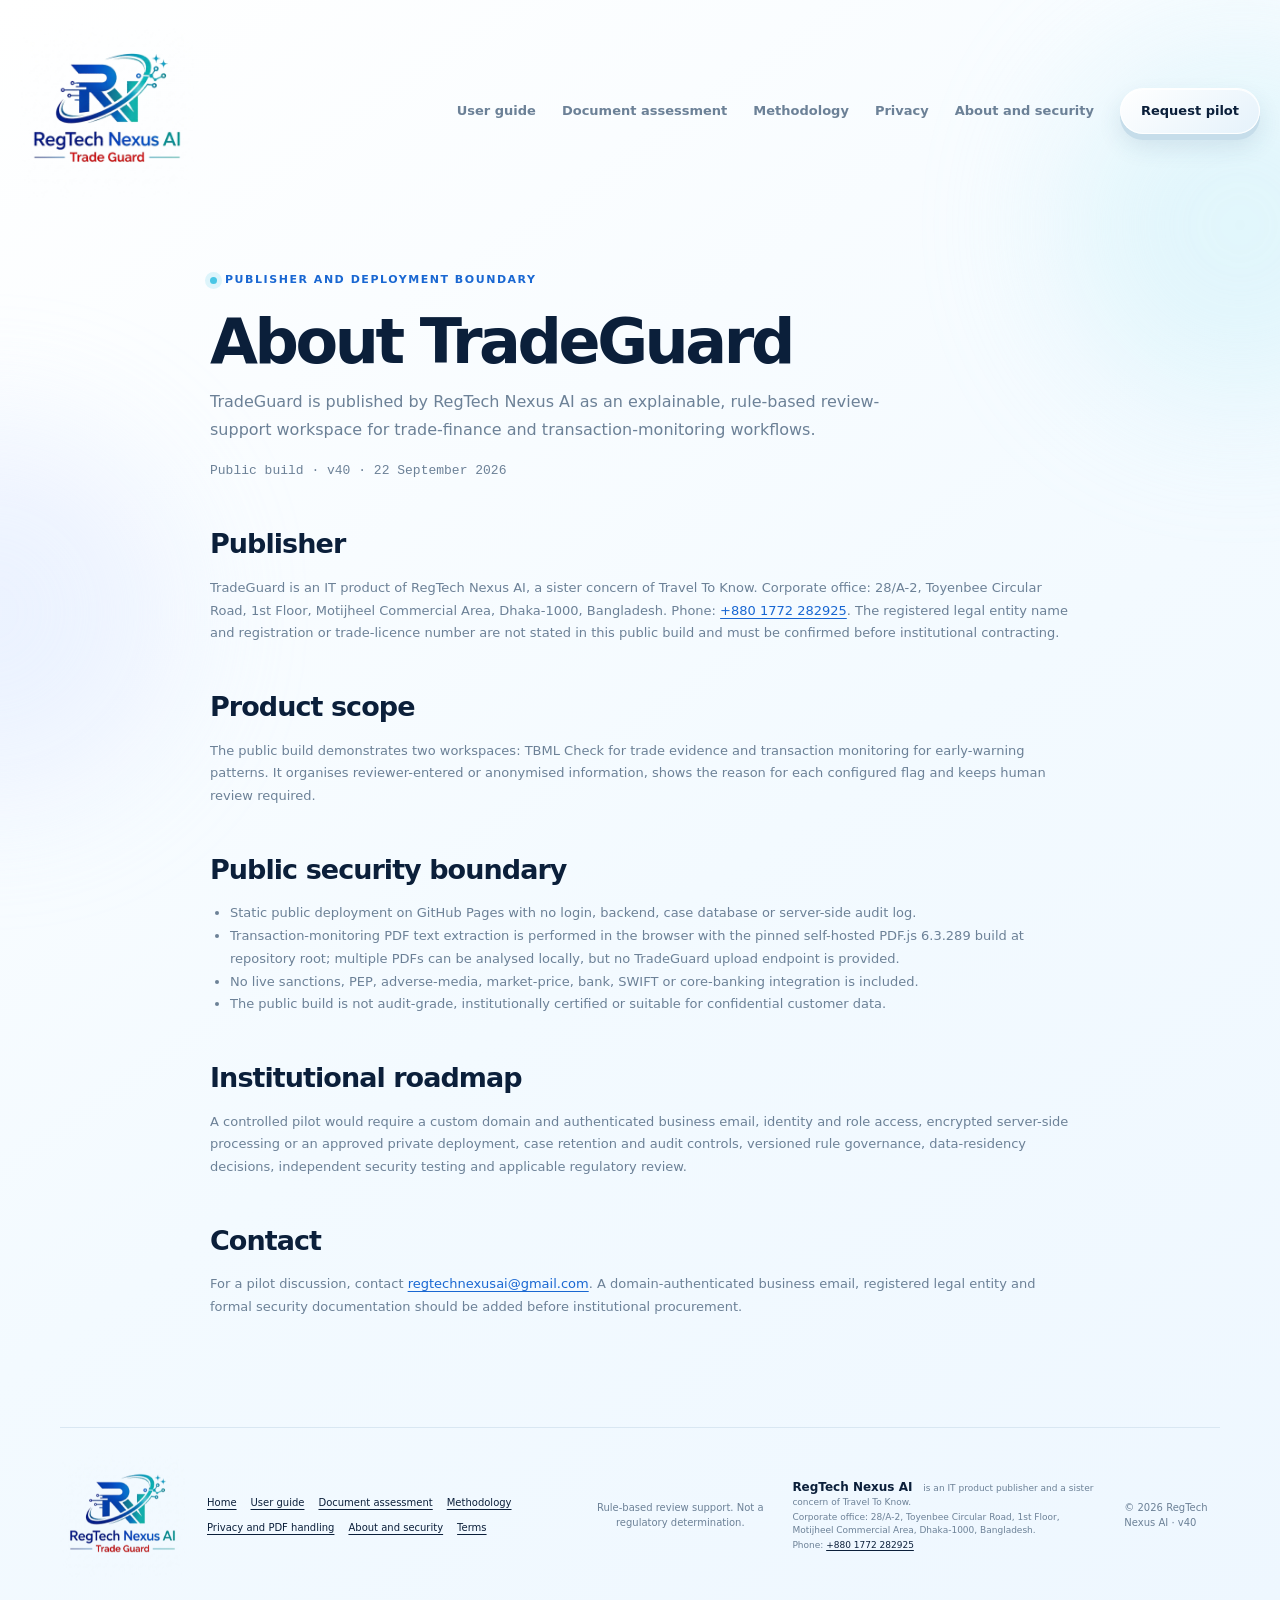
==== commit 42c99796: "Bump workspace navigation build to v40" ====
--- a/about.html
+++ b/about.html
@@ -18,7 +18,7 @@
     <meta name="twitter:image" content="https://regtechnexusai.github.io/tradeguard/regtech-nexus-ai-logo.png" />
     <meta http-equiv="Content-Security-Policy" content="default-src 'self'; base-uri 'self'; object-src 'none'; frame-ancestors 'none'; img-src 'self' data:; style-src 'self' https://fonts.googleapis.com; font-src https://fonts.gstatic.com; script-src 'self'; connect-src 'self'; worker-src 'self' blob:; form-action 'self' mailto:;" />
     <title>About and Security Boundary | TradeGuard</title>
-    <link rel="stylesheet" href="./style.css?v=39" />
+    <link rel="stylesheet" href="./style.css?v=40" />
   </head>
   <body>
     <div class="ambient ambient-one" aria-hidden="true"></div>
@@ -84,6 +84,6 @@
       </div>
       <span data-build-version data-build-format="footer">© 2026 RegTech Nexus AI · v39</span>
     </footer>
-    <script type="module" src="./site-version.js?v=39"></script>
+    <script type="module" src="./site-version.js?v=40"></script>
   </body>
 </html>
--- a/style.css
+++ b/style.css
@@ -711,7 +711,7 @@
 }
 
 
-/* Document Assessment v38: OCR-assisted and credit-document review workspace. */
+/* Document Assessment v39: OCR-assisted and credit-document review workspace. */
 .monitoring-card-document { border-color: #e9c6b5; background: linear-gradient(145deg, #fffaf7, #ffe9de); }
 .monitoring-card-document:hover { border-color: #c86b4c; }
 .monitoring-icon-document { color: #a54b31; background: #fff1e9; }
@@ -783,3 +783,17 @@
   .document-nav-actions { flex-direction: column; align-items: stretch; }
   .document-nav-actions .button { width: 100%; }
 }
+
+.human-review-card .human-review-badge { color: #fff; font-size: 11px; }
+
+
+/* TradeGuard v40 workspace navigation. */
+.workspace-entry-actions { grid-template-columns: repeat(3, minmax(0, 1fr)); }
+.workspace-entry-actions .workspace-document-button { color: #6f3a21; border-color: #e7c5a8; background: linear-gradient(145deg, #fff7ef, #ffe7d5); }
+.workspace-entry-actions .workspace-document-button:hover { border-color: #c86b4c; }
+.workspace-switch-actions { display: grid; gap: 12px; align-items: center; }
+.workspace-switch-actions .button { width: 100%; }
+.workspace-nav-label { margin-top: 16px; }
+@media (max-width: 640px) {
+  .workspace-entry-actions { grid-template-columns: 1fr; }
+}
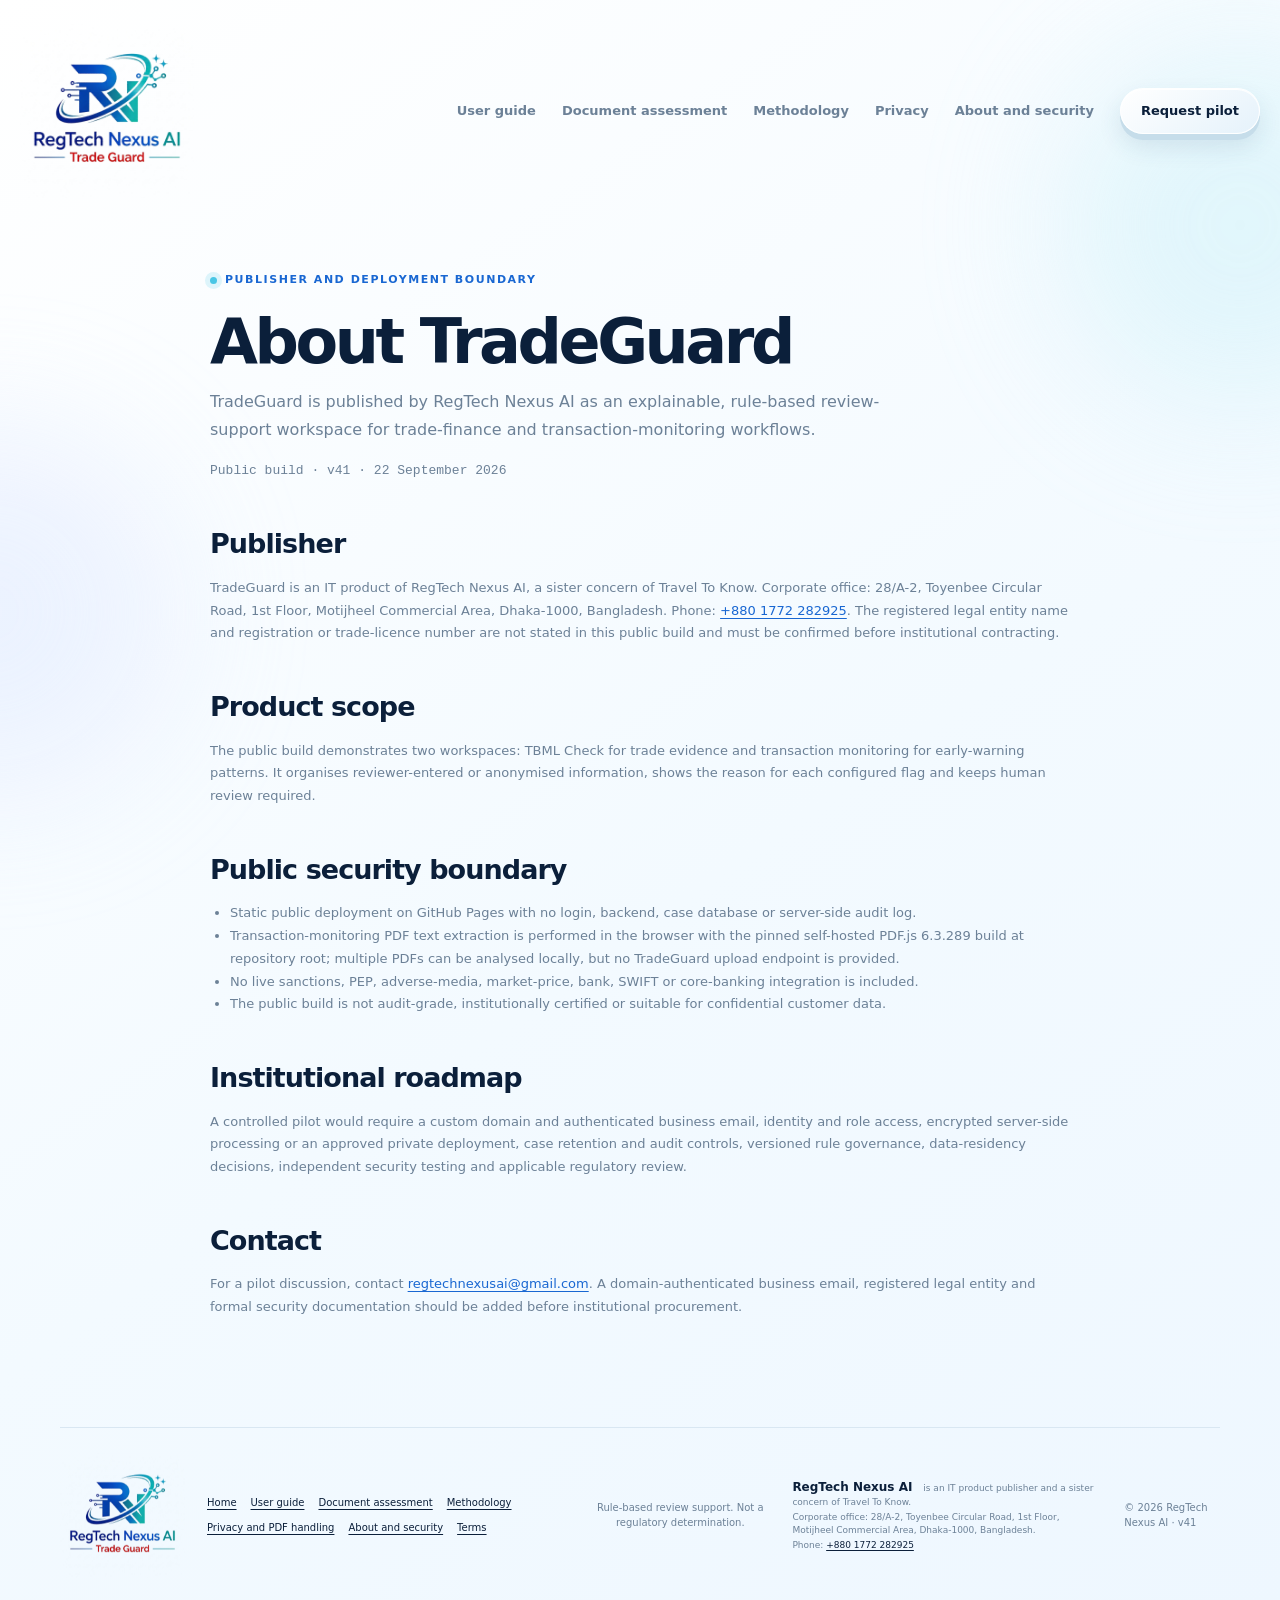
==== commit 8efbc4b0: "Improve report PDF layout and clarity Fix extra blank PDF pages and split cards; distinguish risk in" ====
--- a/about.html
+++ b/about.html
@@ -18,7 +18,7 @@
     <meta name="twitter:image" content="https://regtechnexusai.github.io/tradeguard/regtech-nexus-ai-logo.png" />
     <meta http-equiv="Content-Security-Policy" content="default-src 'self'; base-uri 'self'; object-src 'none'; frame-ancestors 'none'; img-src 'self' data:; style-src 'self' https://fonts.googleapis.com; font-src https://fonts.gstatic.com; script-src 'self'; connect-src 'self'; worker-src 'self' blob:; form-action 'self' mailto:;" />
     <title>About and Security Boundary | TradeGuard</title>
-    <link rel="stylesheet" href="./style.css?v=40" />
+    <link rel="stylesheet" href="./style.css?v=41" />
   </head>
   <body>
     <div class="ambient ambient-one" aria-hidden="true"></div>
@@ -82,8 +82,8 @@
         <p>Corporate office: 28/A-2, Toyenbee Circular Road, 1st Floor, Motijheel Commercial Area, Dhaka-1000, Bangladesh.</p>
         <p>Phone: <a href="tel:+8801772282925">+880 1772 282925</a></p>
       </div>
-      <span data-build-version data-build-format="footer">© 2026 RegTech Nexus AI · v39</span>
+      <span data-build-version data-build-format="footer">© 2026 RegTech Nexus AI · v41</span>
     </footer>
-    <script type="module" src="./site-version.js?v=40"></script>
+    <script type="module" src="./site-version.js?v=41"></script>
   </body>
 </html>
--- a/style.css
+++ b/style.css
@@ -314,11 +314,13 @@
   body.print-report-mode #reportContent[hidden],
   body.print-report-mode .tradeguard-print-snapshot .report-content { display: block !important; visibility: visible !important; padding: 0 !important; border: 0 !important; box-shadow: none !important; }
   body.print-report-mode .report-brand-header { margin-bottom: 14px; }
+  body.print-report-mode .flag-list,
+  body.print-report-mode .document-file-results { display: block !important; }
   body.print-report-mode .flag-item,
   body.print-report-mode .data-completeness-card,
   body.print-report-mode .data-integrity-card,
-  body.print-report-mode .recommendation-box { break-inside: avoid; }
-  body.print-report-mode .report-footer-note { margin-top: 14px; }
+  body.print-report-mode .recommendation-box { break-inside: avoid-page; page-break-inside: avoid; margin-bottom: 8px; }
+  body.print-report-mode .report-footer-note { margin-top: 10px; padding: 8px 10px; font-size: 8px; line-height: 1.35; break-inside: auto; page-break-inside: auto; }
 }
 
 /* Transaction-monitoring report update v31: align the legacy case-file report with the TBML report. */
@@ -421,10 +423,12 @@
   body.print-transaction-report-mode #proactiveContent,
   body.print-transaction-report-mode #proactiveContent[hidden],
   body.print-transaction-report-mode .tradeguard-print-snapshot .report-content { display: block !important; visibility: visible !important; padding: 0 !important; border: 0 !important; box-shadow: none !important; }
+  body.print-transaction-report-mode .flag-list { display: block !important; }
   body.print-transaction-report-mode .flag-item,
   body.print-transaction-report-mode .report-meta-item,
   body.print-transaction-report-mode .report-detail-card,
-  body.print-transaction-report-mode .recommendation-box { break-inside: avoid; }
+  body.print-transaction-report-mode .recommendation-box { break-inside: avoid-page; page-break-inside: avoid; margin-bottom: 8px; }
+  body.print-transaction-report-mode .report-footer-note { margin-top: 10px; padding: 8px 10px; font-size: 8px; line-height: 1.35; break-inside: auto; page-break-inside: auto; }
 }
 
 .feature-grid { display: grid; grid-template-columns: repeat(3, 1fr); gap: 17px; }
@@ -711,7 +715,7 @@
 }
 
 
-/* Document Assessment v39: OCR-assisted and credit-document review workspace. */
+/* Document Assessment v41: OCR-assisted and credit-document review workspace. */
 .monitoring-card-document { border-color: #e9c6b5; background: linear-gradient(145deg, #fffaf7, #ffe9de); }
 .monitoring-card-document:hover { border-color: #c86b4c; }
 .monitoring-icon-document { color: #a54b31; background: #fff1e9; }
@@ -755,10 +759,16 @@
   body.document-print-mode #documentCheck > :not(.document-print-snapshot) { display: none !important; }
   body.document-print-mode .document-print-snapshot { display: block !important; padding: 0 !important; margin: 0 !important; border: 0 !important; box-shadow: none !important; background: #fff !important; }
   body.document-print-mode .document-print-snapshot .document-report-content,
-  body.document-print-mode .document-print-snapshot .document-report-content[hidden] { display: block !important; visibility: visible !important; padding: 0 !important; border: 0 !important; box-shadow: none !important; }
+  body.document-print-mode .document-print-snapshot .document-report-content[hidden] { display: block !important; visibility: visible !important; padding: 10px !important; border: 0 !important; box-shadow: none !important; }
+  body.document-print-mode .document-print-snapshot .report-brand-header { padding-bottom: 10px; margin-bottom: 10px; }
+  body.document-print-mode .document-print-snapshot .document-report-overview { padding: 12px; }
+  body.document-print-mode .document-print-snapshot .report-subheading { margin: 10px 0 6px; }
+  body.document-print-mode .document-print-snapshot .report-detail-card { margin: 10px 0; padding: 12px; }
+  body.document-print-mode .document-print-snapshot .document-file-results { display: block !important; }
   body.document-print-mode .flag-item,
   body.document-print-mode .document-file-result,
-  body.document-print-mode .recommendation-box { break-inside: avoid; }
+  body.document-print-mode .recommendation-box { break-inside: avoid-page; page-break-inside: avoid; margin-bottom: 8px; }
+  body.document-print-mode .report-footer-note { margin-top: 10px; padding: 8px 10px; font-size: 8px; line-height: 1.35; break-inside: auto; page-break-inside: auto; }
 }
 
 
@@ -787,7 +797,7 @@
 .human-review-card .human-review-badge { color: #fff; font-size: 11px; }
 
 
-/* TradeGuard v40 workspace navigation. */
+/* TradeGuard v41 workspace navigation and report export refinements. */
 .workspace-entry-actions { grid-template-columns: repeat(3, minmax(0, 1fr)); }
 .workspace-entry-actions .workspace-document-button { color: #6f3a21; border-color: #e7c5a8; background: linear-gradient(145deg, #fff7ef, #ffe7d5); }
 .workspace-entry-actions .workspace-document-button:hover { border-color: #c86b4c; }
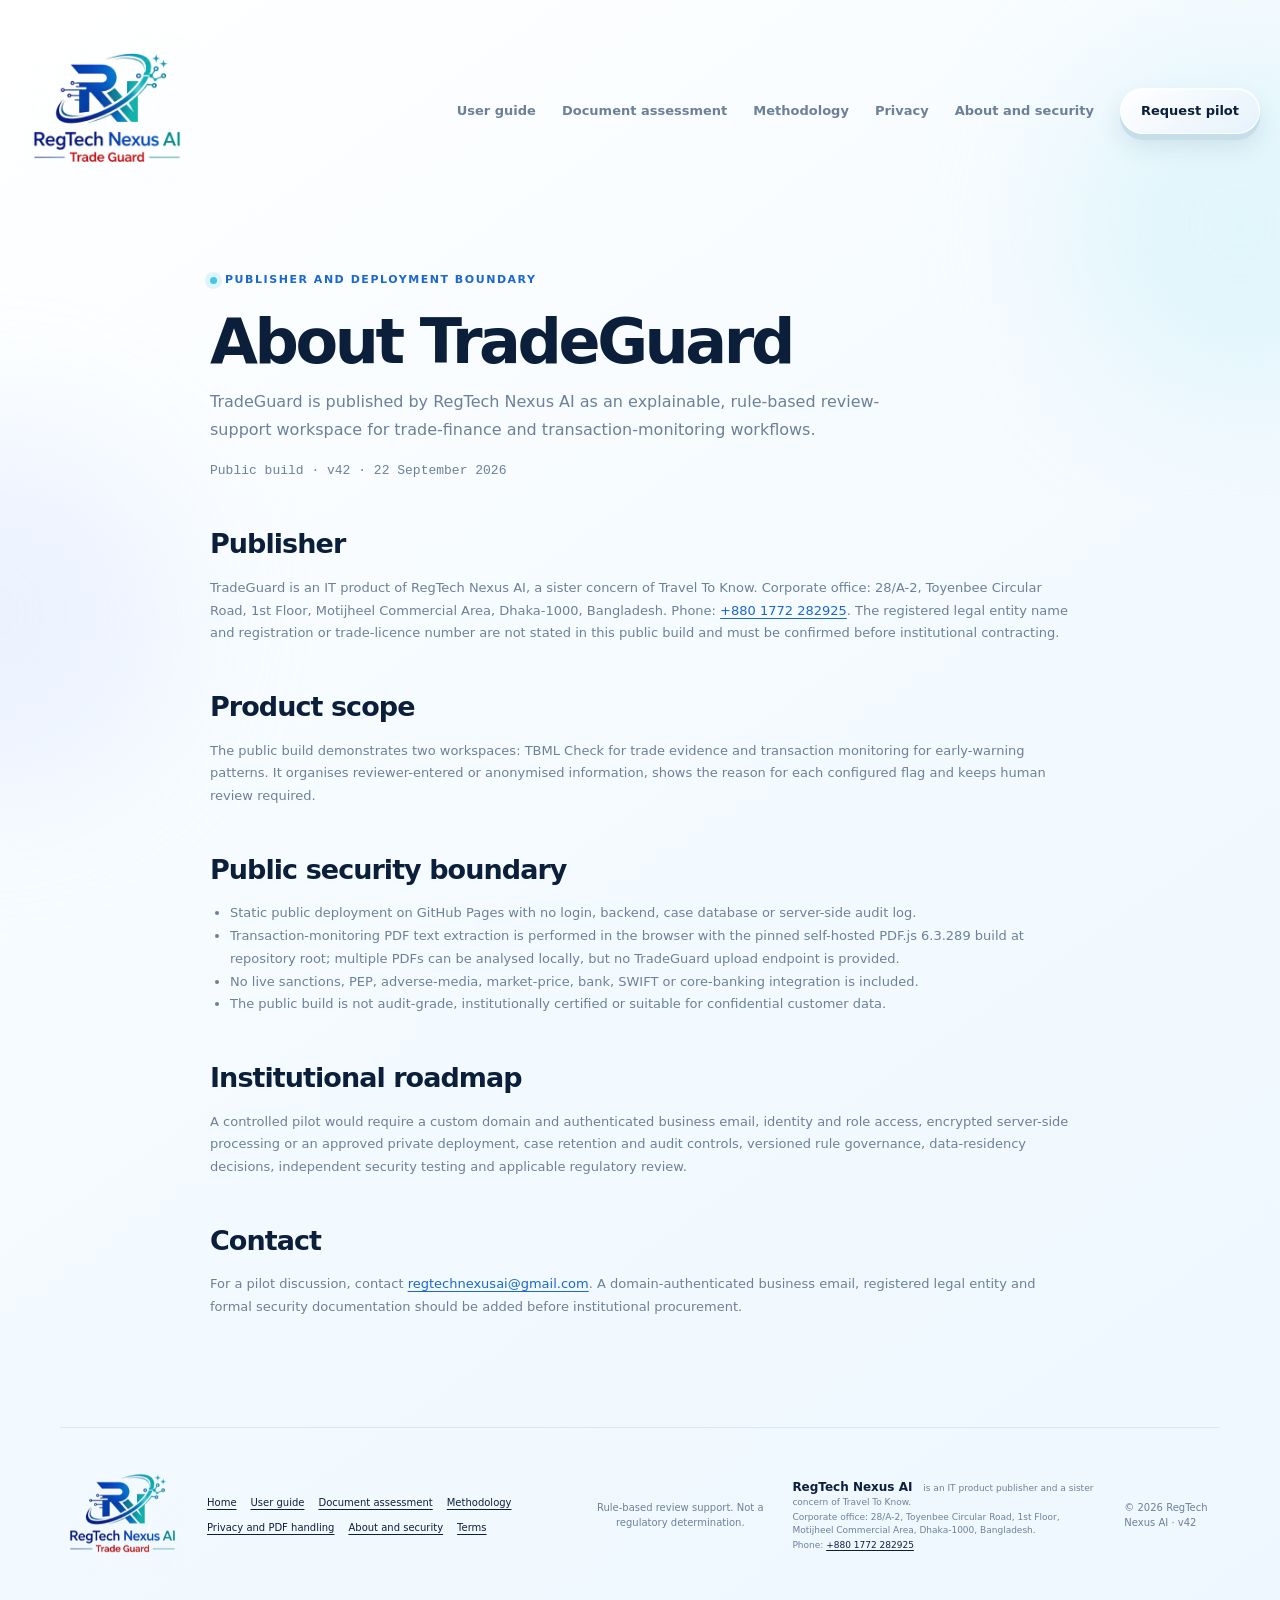
==== commit 6bf70f4b: "Fix footer script error and refresh TradeGuard build" ====
--- a/about.html
+++ b/about.html
@@ -82,7 +82,7 @@
         <p>Corporate office: 28/A-2, Toyenbee Circular Road, 1st Floor, Motijheel Commercial Area, Dhaka-1000, Bangladesh.</p>
         <p>Phone: <a href="tel:+8801772282925">+880 1772 282925</a></p>
       </div>
-      <span data-build-version data-build-format="footer">© 2026 RegTech Nexus AI · v41</span>
+      <span data-build-version data-build-format="footer">© 2026 RegTech Nexus AI · v42</span>
     </footer>
     <script type="module" src="./site-version.js?v=41"></script>
   </body>
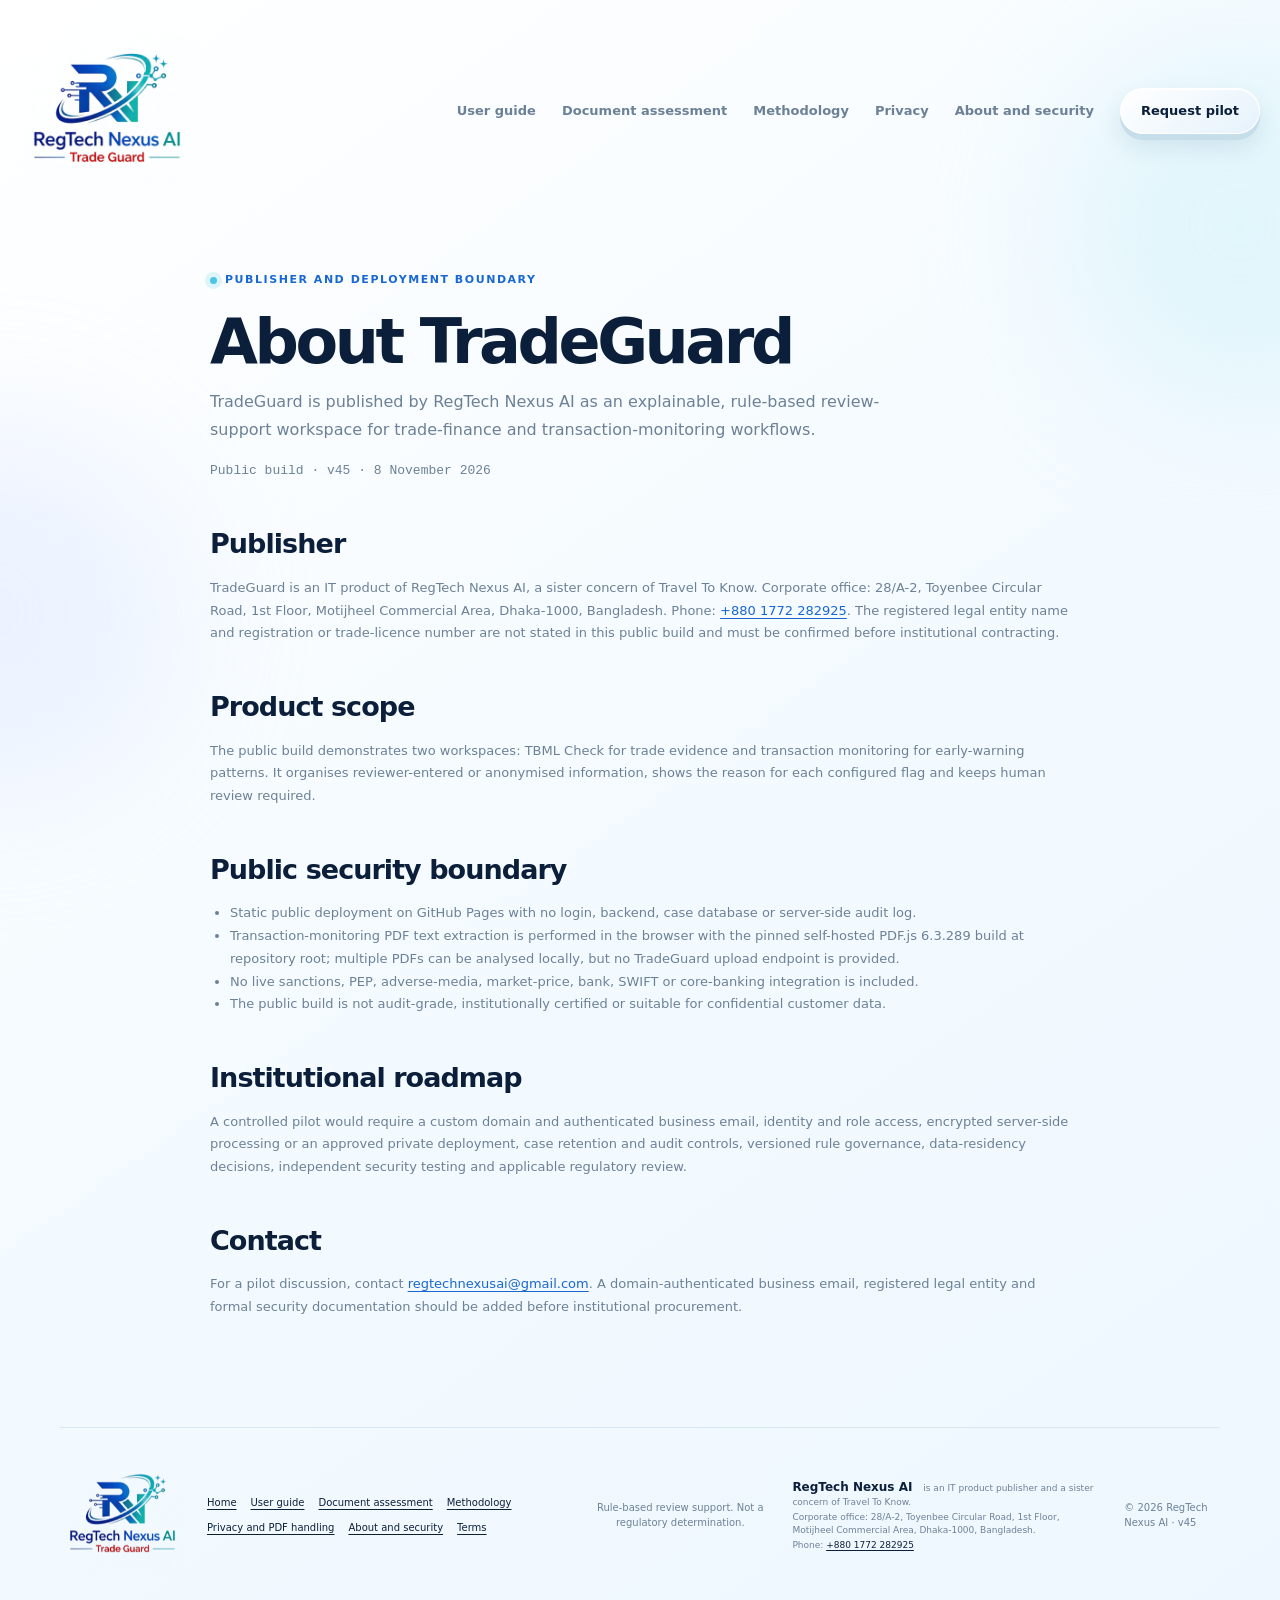
==== commit 8a5dcc55: "Align visible fallback release labels to v45" ====
--- a/about.html
+++ b/about.html
@@ -4,21 +4,21 @@
     <meta charset="UTF-8" />
     <meta name="viewport" content="width=device-width, initial-scale=1.0" />
     <meta name="description" content="TradeGuard publisher, product scope and public security boundary." />
-    <link rel="canonical" href="https://regtechnexusai.github.io/tradeguard/about.html" />
+    <link rel="canonical" href="https://regtechnexusai.com/tradeguard/about.html" />
     <link rel="icon" type="image/png" href="./regtech-nexus-ai-logo.png" />
     <meta property="og:title" content="About and Security Boundary | TradeGuard" />
     <meta property="og:description" content="TradeGuard publisher, product scope and public security boundary." />
     <meta property="og:type" content="website" />
-    <meta property="og:url" content="https://regtechnexusai.github.io/tradeguard/about.html" />
-    <meta property="og:image" content="https://regtechnexusai.github.io/tradeguard/regtech-nexus-ai-logo.png" />
+    <meta property="og:url" content="https://regtechnexusai.com/tradeguard/about.html" />
+    <meta property="og:image" content="https://regtechnexusai.com/tradeguard/regtech-nexus-ai-logo.png" />
     <meta property="og:image:alt" content="RegTech Nexus AI — TradeGuard" />
     <meta name="twitter:card" content="summary" />
     <meta name="twitter:title" content="About and Security Boundary | TradeGuard" />
     <meta name="twitter:description" content="TradeGuard publisher, product scope and public security boundary." />
-    <meta name="twitter:image" content="https://regtechnexusai.github.io/tradeguard/regtech-nexus-ai-logo.png" />
+    <meta name="twitter:image" content="https://regtechnexusai.com/tradeguard/regtech-nexus-ai-logo.png" />
     <meta http-equiv="Content-Security-Policy" content="default-src 'self'; base-uri 'self'; object-src 'none'; frame-ancestors 'none'; img-src 'self' data:; style-src 'self' https://fonts.googleapis.com; font-src https://fonts.gstatic.com; script-src 'self'; connect-src 'self'; worker-src 'self' blob:; form-action 'self' mailto:;" />
     <title>About and Security Boundary | TradeGuard</title>
-    <link rel="stylesheet" href="./style.css?v=41" />
+    <link rel="stylesheet" href="./style.css?v=45" />
   </head>
   <body>
     <div class="ambient ambient-one" aria-hidden="true"></div>
@@ -62,7 +62,7 @@
       <p>A controlled pilot would require a custom domain and authenticated business email, identity and role access, encrypted server-side processing or an approved private deployment, case retention and audit controls, versioned rule governance, data-residency decisions, independent security testing and applicable regulatory review.</p>
 
       <h2>Contact</h2>
-      <p>For a pilot discussion, contact <a href="mailto:regtechnexusai@gmail.com">regtechnexusai@gmail.com</a>. A domain-authenticated business email, registered legal entity and formal security documentation should be added before institutional procurement.</p>
+      <p>For a pilot discussion, contact <a href="mailto:?from=regtechnexusai%40gmail.com">regtechnexusai@gmail.com</a>. A domain-authenticated business email, registered legal entity and formal security documentation should be added before institutional procurement.</p>
     </main>
 
     <footer class="site-footer section-shell">
@@ -82,8 +82,8 @@
         <p>Corporate office: 28/A-2, Toyenbee Circular Road, 1st Floor, Motijheel Commercial Area, Dhaka-1000, Bangladesh.</p>
         <p>Phone: <a href="tel:+8801772282925">+880 1772 282925</a></p>
       </div>
-      <span data-build-version data-build-format="footer">© 2026 RegTech Nexus AI · v42</span>
+      <span data-build-version data-build-format="footer">© 2026 RegTech Nexus AI · v45</span>
     </footer>
-    <script type="module" src="./site-version.js?v=41"></script>
-  </body>
+    <script type="module" src="./site-version.js?v=45"></script>
+  <script src="./site-email.js" defer></script></body>
 </html>
--- a/style.css
+++ b/style.css
@@ -807,3 +807,68 @@
 @media (max-width: 640px) {
   .workspace-entry-actions { grid-template-columns: 1fr; }
 }
+
+
+/* RegTech Nexus AI main-site shell — header/footer only; TradeGuard workspace styles remain unchanged. */
+.tradeguard-main-nav.nav {
+  width:100%; min-height:78px; height:auto; margin:0; padding:10px clamp(16px,4vw,56px);
+  display:flex; align-items:center; gap:24px; position:sticky; top:0; z-index:1000;
+  background:rgba(255,255,255,.97); border:0; border-bottom:1px solid #dce5ef;
+  box-shadow:0 3px 14px rgba(16,32,59,.06); box-sizing:border-box;
+}
+.tradeguard-main-nav .brand { display:flex; align-items:center; flex:0 0 auto; min-width:0; }
+.tradeguard-main-nav .brand-logo { display:block; width:190px; max-width:220px; height:auto; max-height:62px; object-fit:contain; background:transparent; mix-blend-mode:normal; }
+.tradeguard-main-nav nav {
+  display:flex; flex:1 1 auto; min-width:0; align-items:center; justify-content:flex-end;
+  gap:clamp(8px,1.1vw,18px); margin-left:auto; font-size:11px; font-weight:650; color:#10203b;
+}
+.tradeguard-main-nav nav a { color:#10203b; white-space:nowrap; }
+.tradeguard-main-nav nav a:hover { color:#0956a8; }
+.tradeguard-main-nav .nav-menu-heading { display:none; }
+.tradeguard-main-nav .nav-cta {
+  display:inline-flex; flex:0 0 auto; align-items:center; margin-left:0; padding:12px 14px;
+  background:#10203b; color:#fff; border:1px solid #10203b; font-size:11px; white-space:nowrap;
+}
+.tradeguard-main-nav .menu {
+  display:none; margin-left:auto; border:0; background:transparent; color:#10203b;
+  font-size:25px; line-height:1; padding:8px; cursor:pointer;
+}
+.tradeguard-main-footer {
+  width:100%; max-width:none; margin:0; padding:52px 6vw 30px; display:grid;
+  grid-template-columns:1.5fr repeat(4,minmax(0,1fr)); gap:35px;
+  background:#102d4b; color:#fff; border-top:4px solid #168b91; box-sizing:border-box;
+}
+.tradeguard-main-footer>div:not(.footer-brand):not(.legal) { display:flex; flex-direction:column; gap:13px; }
+.tradeguard-main-footer .footer-brand { grid-column:auto; }
+.tradeguard-main-footer .footer-brand .brand { display:inline-flex; padding:2px; background:#fff; }
+.tradeguard-main-footer .footer-brand .brand-logo { display:block; width:230px; max-width:100%; height:auto; max-height:70px; background:#fff; mix-blend-mode:normal; object-fit:contain; }
+.tradeguard-main-footer .footer-brand p { max-width:250px; margin-top:16px; color:#c7d7e7; font-size:12px; line-height:1.7; }
+.tradeguard-main-footer b { margin-bottom:8px; color:#b9c9d8; font-size:11px; text-transform:uppercase; letter-spacing:.1em; }
+.tradeguard-main-footer a { color:#e0edf8; font-size:12px; line-height:1.5; }
+.tradeguard-main-footer a:hover { color:#70d5df; }
+.tradeguard-main-footer .footer-note { grid-column:1/-1; margin:18px 0 0; padding-top:22px; border-top:1px solid #436079; color:#c7d7e7; font-size:12px; line-height:1.7; }
+.tradeguard-main-footer .legal { grid-column:1/-1; display:flex; flex-wrap:wrap; gap:25px; margin-top:0; padding-top:22px; border-top:1px solid #436079; color:#c7d7e7; font-size:10px; }
+.tradeguard-main-footer .legal span { color:#c7d7e7; font-size:12px; }
+@media (max-width:1250px) {
+  .tradeguard-main-nav .nav-cta { display:none; }
+  .tradeguard-main-nav .menu { display:block; }
+  .tradeguard-main-nav nav { display:none; }
+  .tradeguard-main-nav.nav.open nav {
+    position:absolute; top:100%; left:0; right:0; display:flex; flex-direction:column;
+    align-items:stretch; justify-content:flex-start; gap:0; max-height:calc(100vh - 78px);
+    overflow-y:auto; margin:0; padding:12px clamp(18px,5vw,56px) 20px;
+    background:#fff; border-bottom:1px solid #dce5ef; box-shadow:0 12px 20px rgba(16,32,59,.1);
+  }
+  .tradeguard-main-nav.nav.open nav a { display:block; padding:10px 0; white-space:normal; font-size:13px; }
+  .tradeguard-main-nav .nav-menu-heading { display:block; padding:13px 0 5px; color:#0956a8; font-size:10px; font-weight:800; letter-spacing:.12em; text-transform:uppercase; }
+  .tradeguard-main-footer { grid-template-columns:repeat(2,minmax(0,1fr)); }
+  .tradeguard-main-footer .footer-brand, .tradeguard-main-footer .footer-note, .tradeguard-main-footer .legal { grid-column:1/-1; }
+}
+@media (max-width:560px) {
+  .tradeguard-main-nav.nav { min-height:68px; padding:8px 16px; }
+  .tradeguard-main-nav .brand-logo { width:auto; max-width:170px; max-height:50px; }
+  .tradeguard-main-nav.nav.open nav { max-height:calc(100vh - 68px); }
+  .tradeguard-main-footer { grid-template-columns:1fr; gap:25px; padding:30px 18px 24px; }
+  .tradeguard-main-footer .footer-brand, .tradeguard-main-footer .footer-note, .tradeguard-main-footer .legal { grid-column:auto; }
+  .tradeguard-main-footer .legal { gap:16px; }
+}
